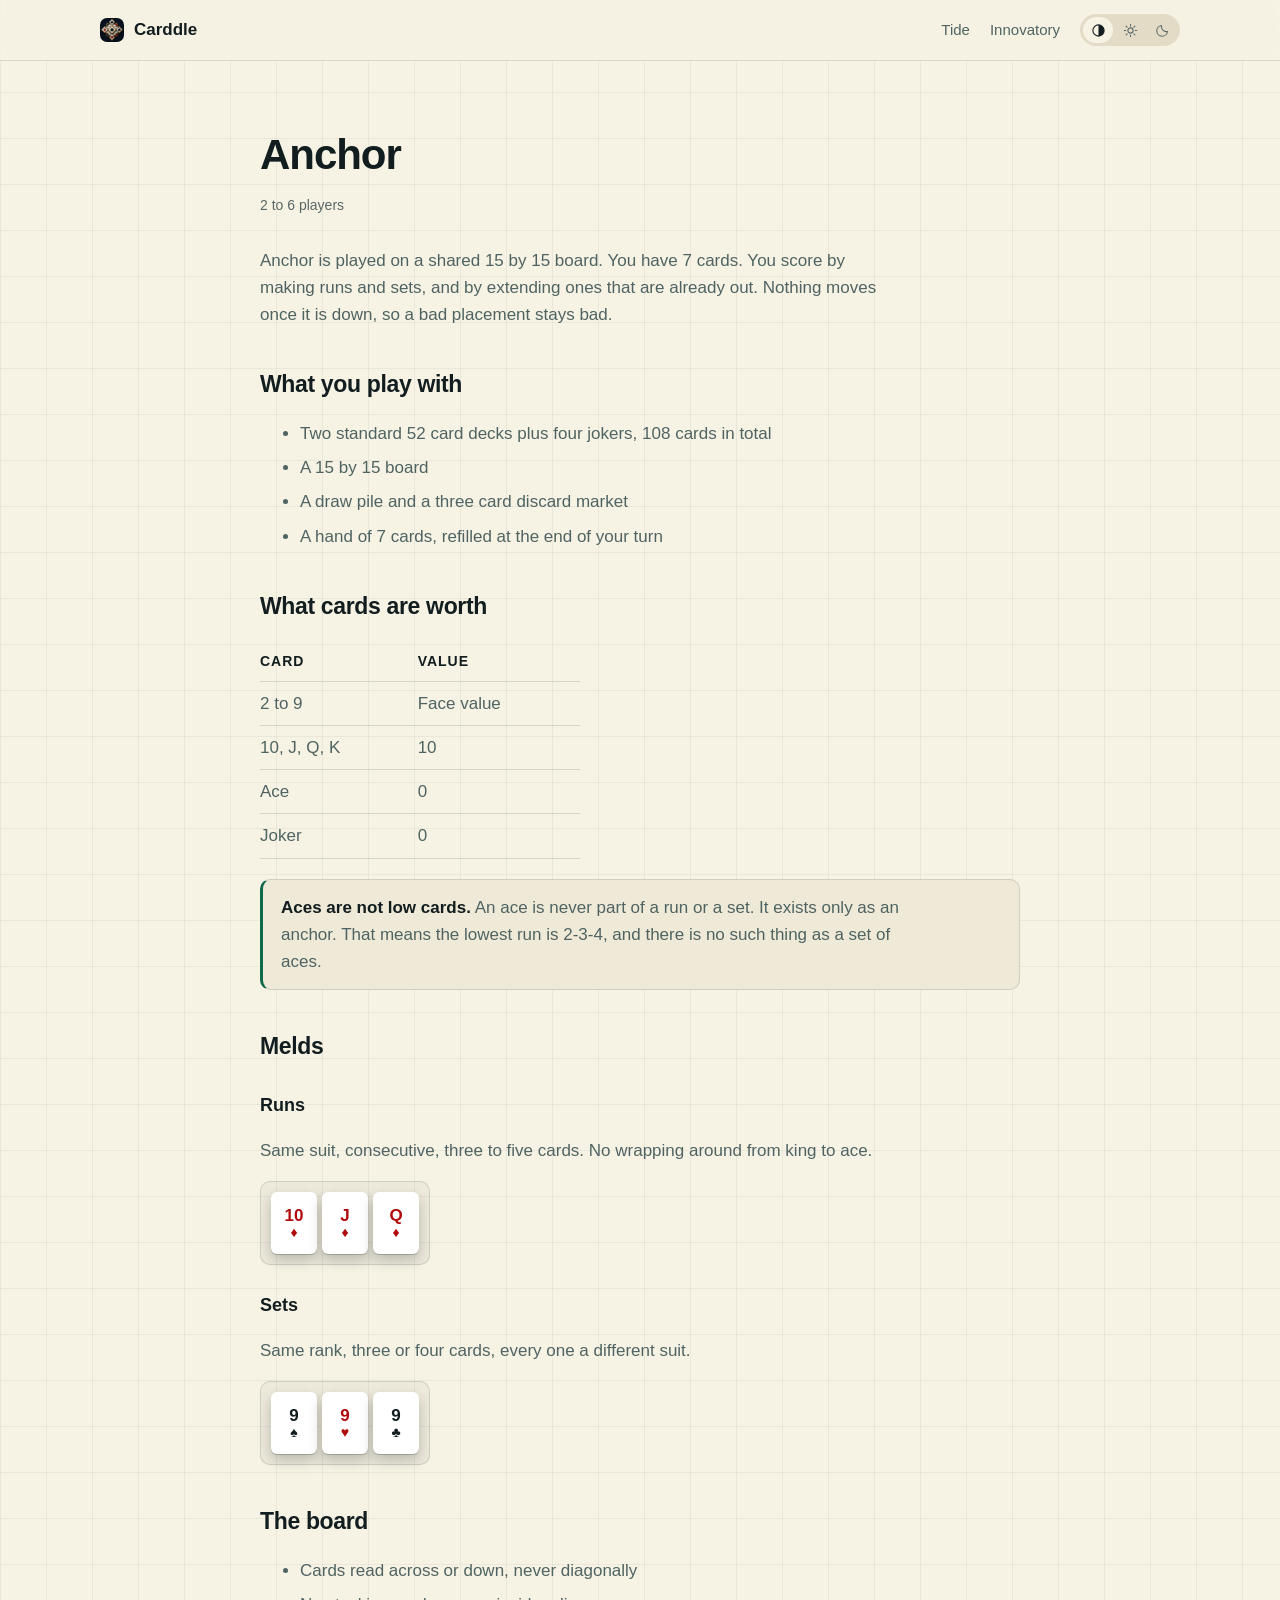
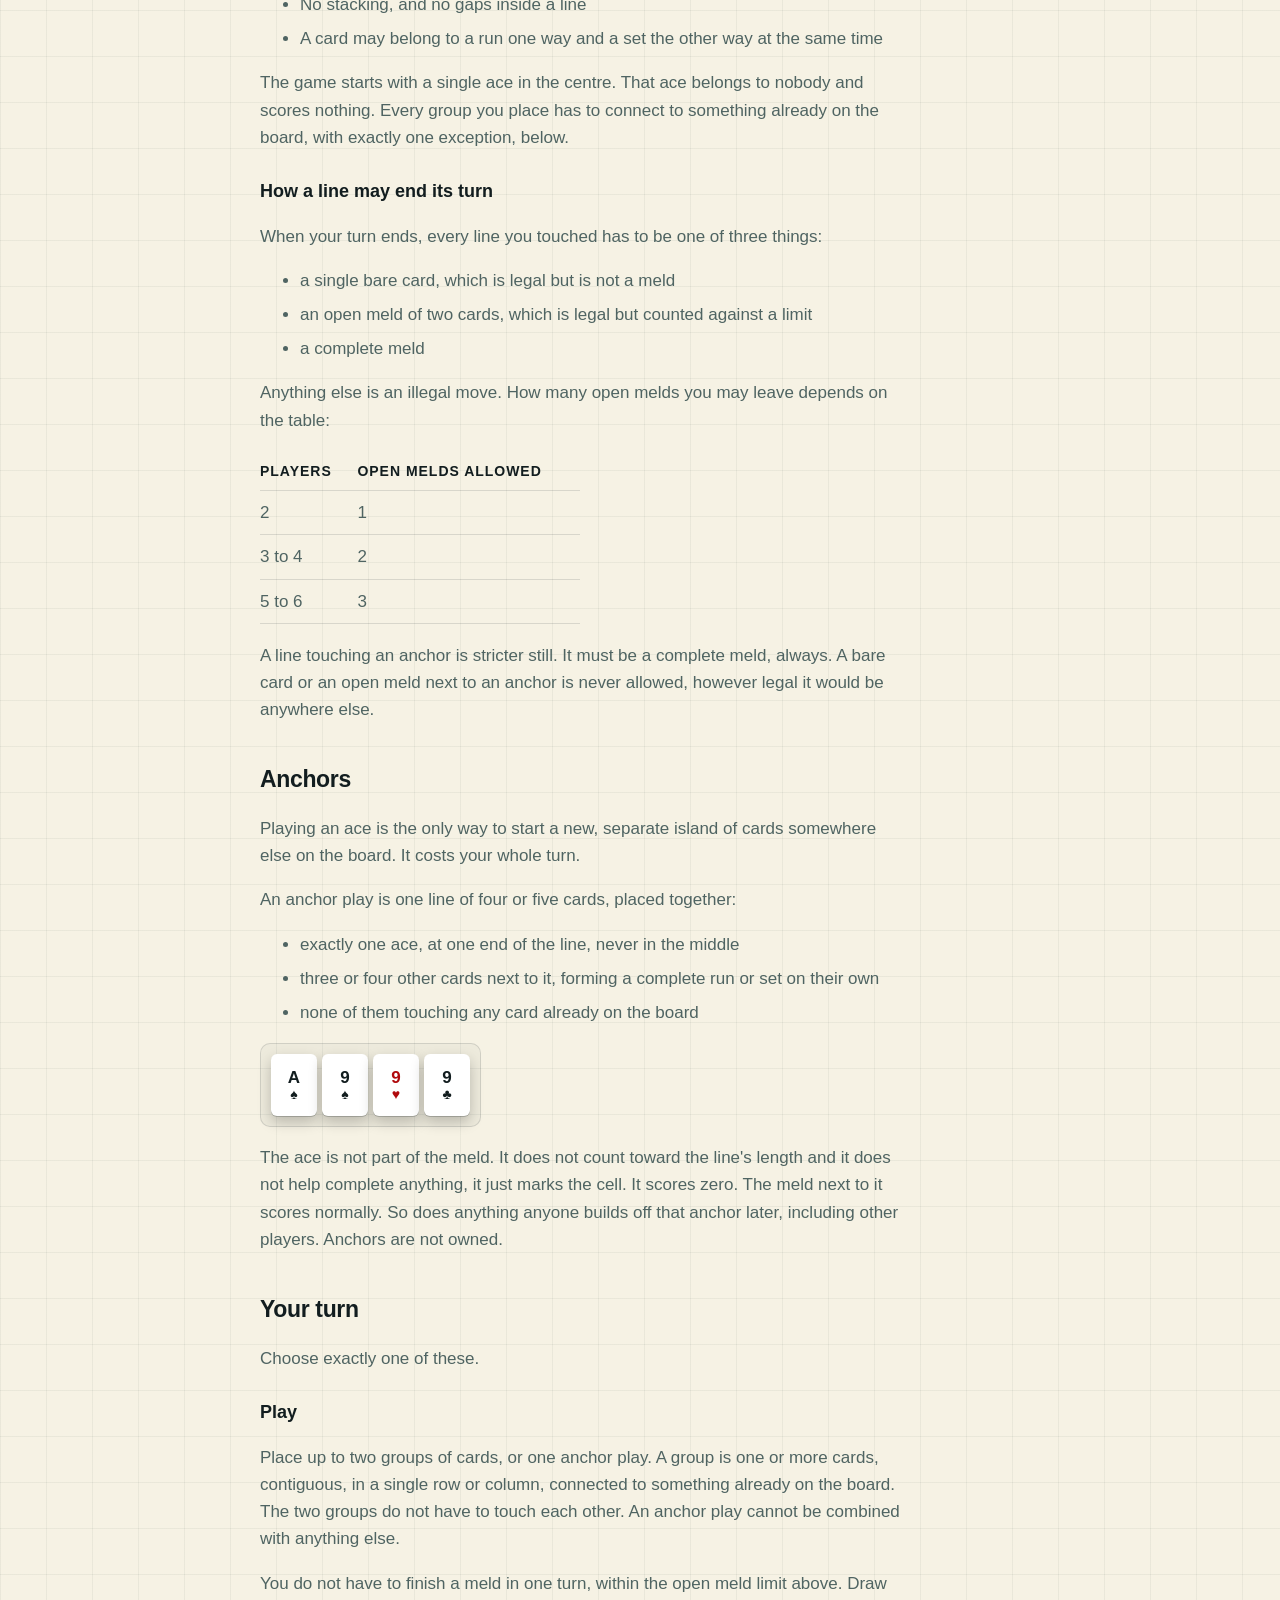
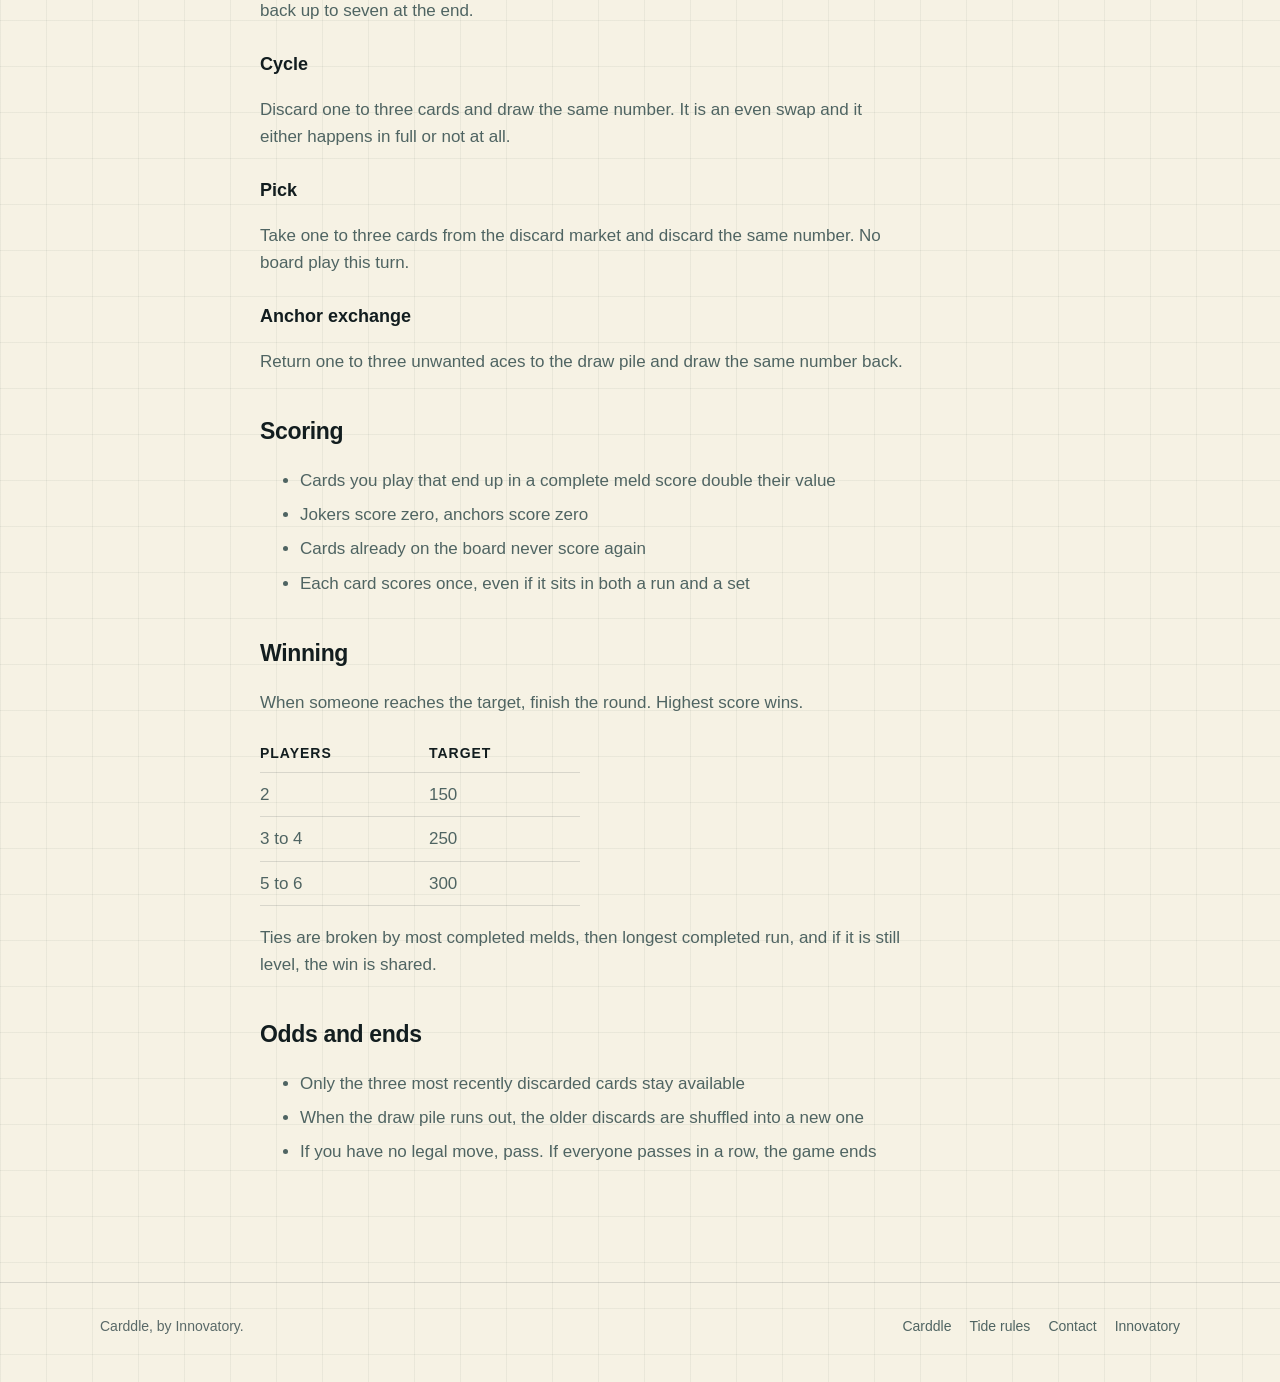
==== anchor/index.html @ f23b247f "Plainer copy, real logo, pricing, privacy and support Every heading was an epigram and every sentenc" ====
<!DOCTYPE html>
<html lang="en">
<head>
  <meta charset="UTF-8" />
  <meta name="viewport" content="width=device-width, initial-scale=1.0" />
  <title>Anchor rules</title>
  <meta name="description" content="How to play Anchor: runs and sets on a 15 by 15 board, where aces are anchors rather than low cards and nothing moves once played." />
  <link rel="canonical" href="https://carddle.net/anchor/" />
  <link rel="icon" href="../assets/logo-128.png" type="image/png" />
  <link rel="stylesheet" href="../carddle.css" />
  <meta name="theme-color" content="#121d1f" />
  <script src="../theme.js"></script>
</head>
<body>
  <a class="skip" href="#main">Skip to content</a>

  <nav class="nav">
    <div class="wrap nav-inner">
      <a class="nav-home" href="../">
        <img src="../assets/logo-64.png" alt="" width="24" height="24" />
        <span class="nav-word">Carddle</span>
      </a>
      <div class="nav-links">
        <a href="../tide/">Tide</a>
        <a href="https://innovatory.xyz/" class="optional">Innovatory</a>
        <span class="theme-mount" data-theme-mount></span>
      </div>
    </div>
  </nav>

  <main id="main" class="doc">
    <div class="wrap narrow">
      <h1>Anchor</h1>
      <p class="updated">2 to 6 players</p>

      <p>
        Anchor is played on a shared 15 by 15 board. You have 7 cards. You score by making
        runs and sets, and by extending ones that are already out. Nothing moves once it is
        down, so a bad placement stays bad.
      </p>

      <h2>What you play with</h2>
      <ul>
        <li>Two standard 52 card decks plus four jokers, 108 cards in total</li>
        <li>A 15 by 15 board</li>
        <li>A draw pile and a three card discard market</li>
        <li>A hand of 7 cards, refilled at the end of your turn</li>
      </ul>

      <h2>What cards are worth</h2>
      <div class="table-wrap">
        <table>
          <thead><tr><th>Card</th><th>Value</th></tr></thead>
          <tbody>
            <tr><td>2 to 9</td><td>Face value</td></tr>
            <tr><td>10, J, Q, K</td><td>10</td></tr>
            <tr><td>Ace</td><td>0</td></tr>
            <tr><td>Joker</td><td>0</td></tr>
          </tbody>
        </table>
      </div>

      <div class="note">
        <p>
          <strong>Aces are not low cards.</strong> An ace is never part of a run or a set.
          It exists only as an anchor. That means the lowest run is 2-3-4, and there is no
          such thing as a set of aces.
        </p>
      </div>

      <h2>Melds</h2>

      <h3>Runs</h3>
      <p>Same suit, consecutive, three to five cards. No wrapping around from king to ace.</p>
      <div class="meld" aria-hidden="true">
        <span class="card red"><span class="r">10</span><span class="s">&diams;</span></span>
        <span class="card red"><span class="r">J</span><span class="s">&diams;</span></span>
        <span class="card red"><span class="r">Q</span><span class="s">&diams;</span></span>
      </div>

      <h3>Sets</h3>
      <p>Same rank, three or four cards, every one a different suit.</p>
      <div class="meld" aria-hidden="true">
        <span class="card"><span class="r">9</span><span class="s">&spades;</span></span>
        <span class="card red"><span class="r">9</span><span class="s">&hearts;</span></span>
        <span class="card"><span class="r">9</span><span class="s">&clubs;</span></span>
      </div>

      <h2>The board</h2>
      <ul>
        <li>Cards read across or down, never diagonally</li>
        <li>No stacking, and no gaps inside a line</li>
        <li>A card may belong to a run one way and a set the other way at the same time</li>
      </ul>

      <p>
        The game starts with a single ace in the centre. That ace belongs to nobody and
        scores nothing. Every group you place has to connect to something already on the
        board, with exactly one exception, below.
      </p>

      <h3>How a line may end its turn</h3>
      <p>When your turn ends, every line you touched has to be one of three things:</p>
      <ul>
        <li>a single bare card, which is legal but is not a meld</li>
        <li>an open meld of two cards, which is legal but counted against a limit</li>
        <li>a complete meld</li>
      </ul>
      <p>Anything else is an illegal move. How many open melds you may leave depends on the table:</p>
      <div class="table-wrap">
        <table>
          <thead><tr><th>Players</th><th>Open melds allowed</th></tr></thead>
          <tbody>
            <tr><td>2</td><td>1</td></tr>
            <tr><td>3 to 4</td><td>2</td></tr>
            <tr><td>5 to 6</td><td>3</td></tr>
          </tbody>
        </table>
      </div>
      <p>
        A line touching an anchor is stricter still. It must be a complete meld, always. A
        bare card or an open meld next to an anchor is never allowed, however legal it
        would be anywhere else.
      </p>

      <h2>Anchors</h2>
      <p>
        Playing an ace is the only way to start a new, separate island of cards somewhere
        else on the board. It costs your whole turn.
      </p>
      <p>An anchor play is one line of four or five cards, placed together:</p>
      <ul>
        <li>exactly one ace, at one end of the line, never in the middle</li>
        <li>three or four other cards next to it, forming a complete run or set on their own</li>
        <li>none of them touching any card already on the board</li>
      </ul>
      <div class="meld" aria-hidden="true">
        <span class="card"><span class="r">A</span><span class="s">&spades;</span></span>
        <span class="card"><span class="r">9</span><span class="s">&spades;</span></span>
        <span class="card red"><span class="r">9</span><span class="s">&hearts;</span></span>
        <span class="card"><span class="r">9</span><span class="s">&clubs;</span></span>
      </div>
      <p>
        The ace is not part of the meld. It does not count toward the line's length and it
        does not help complete anything, it just marks the cell. It scores zero. The meld
        next to it scores normally. So does anything anyone builds off that anchor later,
        including other players. Anchors are not owned.
      </p>

      <h2>Your turn</h2>
      <p>Choose exactly one of these.</p>

      <h3>Play</h3>
      <p>
        Place up to two groups of cards, or one anchor play. A group is one or more cards,
        contiguous, in a single row or column, connected to something already on the board.
        The two groups do not have to touch each other. An anchor play cannot be combined
        with anything else.
      </p>
      <p>
        You do not have to finish a meld in one turn, within the open meld limit above.
        Draw back up to seven at the end.
      </p>

      <h3>Cycle</h3>
      <p>
        Discard one to three cards and draw the same number. It is an even swap and it
        either happens in full or not at all.
      </p>

      <h3>Pick</h3>
      <p>
        Take one to three cards from the discard market and discard the same number. No
        board play this turn.
      </p>

      <h3>Anchor exchange</h3>
      <p>
        Return one to three unwanted aces to the draw pile and draw the same number back.
      </p>

      <h2>Scoring</h2>
      <ul>
        <li>Cards you play that end up in a complete meld score double their value</li>
        <li>Jokers score zero, anchors score zero</li>
        <li>Cards already on the board never score again</li>
        <li>Each card scores once, even if it sits in both a run and a set</li>
      </ul>

      <h2>Winning</h2>
      <p>When someone reaches the target, finish the round. Highest score wins.</p>
      <div class="table-wrap">
        <table>
          <thead><tr><th>Players</th><th>Target</th></tr></thead>
          <tbody>
            <tr><td>2</td><td>150</td></tr>
            <tr><td>3 to 4</td><td>250</td></tr>
            <tr><td>5 to 6</td><td>300</td></tr>
          </tbody>
        </table>
      </div>
      <p>
        Ties are broken by most completed melds, then longest completed run, and if it is
        still level, the win is shared.
      </p>

      <h2>Odds and ends</h2>
      <ul>
        <li>Only the three most recently discarded cards stay available</li>
        <li>When the draw pile runs out, the older discards are shuffled into a new one</li>
        <li>If you have no legal move, pass. If everyone passes in a row, the game ends</li>
      </ul>
    </div>
  </main>

  <footer class="footer">
    <div class="wrap footer-inner">
      <p>Carddle, by Innovatory.</p>
      <div class="footer-links">
        <a href="../">Carddle</a>
        <a href="../tide/">Tide rules</a>
        <a href="mailto:hello@innovatory.xyz">Contact</a>
        <a href="https://innovatory.xyz/">Innovatory</a>
      </div>
    </div>
  </footer>
</body>
</html>
---- carddle.css ----
/* Carddle site styles.

   The palette is sampled from the app rather than invented: the board is
   #121d1f, cards are #f6f2e4, the primary action is #127a57 and the suits are
   #c90a0d. The light theme reuses the card colour as the page, so the site
   reads as the same object as the game rather than a site about it. */

:root {
  color-scheme: dark;

  --bg:        #121d1f;
  --panel:     #1d2c2e;
  --panel-2:   #2a3d40;
  --line:      rgba(255, 255, 255, 0.09);
  --grid:      rgba(255, 255, 255, 0.035);

  --text:      #eef2f1;
  --muted:     #a3b6b4;
  --faint:     #8ca09e;   /* clears 4.5:1 on the panels, not just the board */

  --card:      #f6f2e4;
  --card-ink:  #121d1f;
  --card-edge: rgba(0, 0, 0, 0.35);

  --green:     #127a57;   /* the app's button green, used as a fill */
  --green-hi:  #17936a;
  --on-green:  #ffffff;
  /* #127a57 is only 3.23:1 on the board, so text set in green uses a lighter
     tint of the same hue at 5.05:1. Fills are unaffected: white on #127a57 is
     5.32:1 and passes. */
  --green-text: #179e71;
  --red:       #c90a0d;
  --lilac:     #ddd4f8;

  --wash:      rgba(255, 255, 255, 0.035);
  --btn-edge:  rgba(255, 255, 255, 0.28);
  --measure:   68ch;
  --radius:    14px;
}

:root[data-theme="light"] {
  color-scheme: light;

  --bg:        #f6f2e4;
  --panel:     #efe9d7;
  --panel-2:   #e3dbc6;
  --line:      rgba(18, 29, 31, 0.13);
  --grid:      rgba(18, 29, 31, 0.05);

  --text:      #121d1f;
  --muted:     #4f6462;
  --faint:     #596968;   /* 3.68:1 on cream was too low; this is 5.14:1 */

  --card:      #ffffff;
  --card-ink:  #121d1f;
  --card-edge: rgba(18, 29, 31, 0.22);

  --green:     #0f6a4b;
  --green-hi:  #0c5a40;
  --on-green:  #ffffff;
  --green-text: #0c5a40;
  --red:       #b00a0d;
  --lilac:     #6b4fbe;

  --wash:      rgba(18, 29, 31, 0.035);
  --btn-edge:  rgba(18, 29, 31, 0.32);
}

* { box-sizing: border-box; }

html { -webkit-text-size-adjust: 100%; }

body {
  margin: 0;
  background: var(--bg);
  color: var(--text);
  font: 400 17px/1.6 ui-sans-serif, -apple-system, BlinkMacSystemFont, "Segoe UI",
        Roboto, Helvetica, Arial, sans-serif;
  -webkit-font-smoothing: antialiased;
  /* The board's grid, at a fraction of its strength in the app. */
  background-image:
    linear-gradient(var(--grid) 1px, transparent 1px),
    linear-gradient(90deg, var(--grid) 1px, transparent 1px);
  background-size: 46px 46px, 46px 46px;
}

.wrap { width: min(1080px, calc(100% - 44px)); margin-inline: auto; }
.narrow { width: min(760px, calc(100% - 44px)); }

.skip {
  position: absolute; left: -9999px;
  background: var(--card); color: var(--card-ink);
  padding: 10px 16px; border-radius: 8px;
}
.skip:focus { left: 16px; top: 16px; z-index: 10; }

/* ---------------------------------------------------------------------- nav */

.nav {
  position: sticky; top: 0; z-index: 5;
  background: color-mix(in srgb, var(--bg) 82%, transparent);
  backdrop-filter: saturate(160%) blur(12px);
  border-bottom: 1px solid var(--line);
}
.nav-inner { display: flex; align-items: center; gap: 16px; height: 60px; }
.nav-home { display: inline-flex; align-items: center; gap: 10px; text-decoration: none; color: var(--text); font-weight: 650; }
.nav-home img { border-radius: 7px; }
.nav-links { margin-left: auto; display: flex; align-items: center; gap: 20px; }
.nav-links a { color: var(--muted); text-decoration: none; font-size: 15px; }
.nav-links a:hover { color: var(--text); }

/* ------------------------------------------------------------------- cards */
/* Real card elements rather than images, so they stay crisp and theme with
   the rest of the page. */

.card {
  display: inline-flex;
  flex-direction: column;
  align-items: center;
  justify-content: center;
  width: 46px; height: 62px;
  background: var(--card);
  color: var(--card-ink);
  border-radius: 6px;
  box-shadow: 0 1px 0 var(--card-edge), 0 6px 14px rgba(0,0,0,0.22);
  font-weight: 650;
  line-height: 1.05;
  user-select: none;
}
.card .r { font-size: 17px; }
.card .s { font-size: 14px; }
.card.red { color: var(--red); }
.card.pick { outline: 3px solid var(--lilac); outline-offset: 2px; }
.card.small { width: 34px; height: 46px; border-radius: 5px; }
.card.small .r { font-size: 13px; }
.card.small .s { font-size: 11px; }

.hand { display: flex; gap: 8px; flex-wrap: wrap; }
.meld { display: inline-flex; gap: 5px; padding: 10px; background: var(--wash);
        border: 1px solid var(--line); border-radius: 10px; }

/* -------------------------------------------------------------------- hero */

.hero { padding: clamp(44px, 7vw, 88px) 0 clamp(28px, 4vw, 48px); text-align: center; }
.hero .mark { border-radius: 20px; box-shadow: 0 10px 30px rgba(0,0,0,0.3); }
.hero h1 {
  font-size: clamp(34px, 5.2vw, 58px);
  line-height: 1.04; letter-spacing: -0.03em;
  margin: 20px auto 14px; max-width: 18ch;
}
.hero p.sub { color: var(--muted); font-size: clamp(16px, 1.8vw, 19px);
              max-width: 56ch; margin: 0 auto 26px; }

.btn {
  display: inline-flex; align-items: center; gap: 9px;
  padding: 13px 22px; border-radius: 11px;
  font-weight: 650; font-size: 15px; text-decoration: none;
  border: 1px solid transparent;
}
.btn-primary { background: var(--green); color: var(--on-green); }
.btn-primary:hover { background: var(--green-hi); }
/* --line is deliberately faint for hairlines between sections, which made a
   ghost button almost invisible on cream. Buttons get their own stronger
   border and a slight fill so the shape reads as a control. */
.btn-ghost {
  border-color: var(--btn-edge);
  background: var(--wash);
  color: var(--text);
}
.btn-ghost:hover { background: var(--panel-2); border-color: var(--muted); }
.cta-row { display: flex; gap: 12px; justify-content: center; flex-wrap: wrap; }

/* ----------------------------------------------------------------- sections */

.section { padding: clamp(36px, 5vw, 68px) 0; }
.section h2 { font-size: clamp(24px, 3vw, 34px); letter-spacing: -0.02em; margin: 0 0 8px; }
.kicker { text-transform: uppercase; letter-spacing: 0.12em; font-size: 12px;
          font-weight: 700; color: var(--green-text); margin: 0 0 10px; }
.lede { color: var(--muted); max-width: var(--measure); }

.games { display: grid; gap: 18px; grid-template-columns: repeat(auto-fit, minmax(280px, 1fr)); margin-top: 26px; }
.game {
  background: var(--panel); border: 1px solid var(--line);
  border-radius: var(--radius); padding: 22px; text-decoration: none; color: inherit;
  display: flex; flex-direction: column; gap: 12px;
}
.game:hover { border-color: var(--green); }
.game h3 { margin: 0; font-size: 21px; }
.game p { margin: 0; color: var(--muted); font-size: 15px; }
.game .tag { align-self: flex-start; font-size: 12px; font-weight: 700;
             text-transform: uppercase; letter-spacing: 0.09em;
             padding: 4px 9px; border-radius: 999px;
             background: var(--panel-2); color: var(--faint); }
.game .tag.live { background: var(--green); color: var(--on-green); }
.game .demo { margin-top: 4px; }

/* --------------------------------------------------------------------- doc */

.doc { padding: clamp(32px, 5vw, 60px) 0 60px; }
.doc h1 { font-size: clamp(30px, 4vw, 42px); letter-spacing: -0.025em; margin: 0 0 6px; }
.doc .updated { color: var(--faint); font-size: 14px; margin: 0 0 30px; }
.doc h2 { font-size: 23px; margin: 38px 0 10px; letter-spacing: -0.015em; }
.doc h3 { font-size: 18px; margin: 26px 0 8px; }
.doc p, .doc li { color: var(--muted); max-width: var(--measure); }
.doc li { margin-bottom: 7px; }
.doc strong { color: var(--text); }
.doc code {
  background: var(--wash); border: 1px solid var(--line);
  padding: 1px 5px; border-radius: 5px; font-size: 0.9em;
  font-family: ui-monospace, SFMono-Regular, Menlo, monospace;
}

.table-wrap { overflow-x: auto; margin: 18px 0; }
.doc table { border-collapse: collapse; min-width: 320px; }
.doc th, .doc td { text-align: left; padding: 8px 16px 8px 0; border-bottom: 1px solid var(--line); }
.doc th { color: var(--text); font-size: 14px; text-transform: uppercase; letter-spacing: 0.07em; }
.doc td { color: var(--muted); }

.note {
  background: var(--panel); border: 1px solid var(--line);
  border-left: 3px solid var(--green);
  border-radius: 10px; padding: 14px 18px; margin: 20px 0;
}
.note p { margin: 0; }

/* ------------------------------------------------------------------ footer */

.footer { border-top: 1px solid var(--line); padding: 32px 0 44px; margin-top: 40px; }
.footer-inner { display: flex; gap: 20px; flex-wrap: wrap; align-items: baseline; }
.footer p { margin: 0; color: var(--faint); font-size: 14px; }
.footer-links { margin-left: auto; display: flex; gap: 18px; flex-wrap: wrap; }
.footer-links a { color: var(--muted); text-decoration: none; font-size: 14px; }
.footer-links a:hover { color: var(--text); }

/* ------------------------------------------------------------ theme switch */

.theme-switch { display: inline-flex; gap: 2px; padding: 3px;
                background: var(--panel-2); border-radius: 999px; }
.theme-switch button {
  width: 30px; height: 26px; display: grid; place-items: center;
  border: 0; background: transparent; color: var(--faint);
  border-radius: 999px; cursor: pointer;
}
.theme-switch button[aria-checked="true"] { background: var(--bg); color: var(--text); }
.theme-switch svg { width: 15px; height: 15px; }

@media (max-width: 620px) {
  .nav-links a.optional { display: none; }
  .nav-home .nav-word { display: none; }
  .nav-links { gap: 14px; }
}

.avail { color: var(--muted); font-size: 15px; margin: 22px auto 0; max-width: 48ch; }
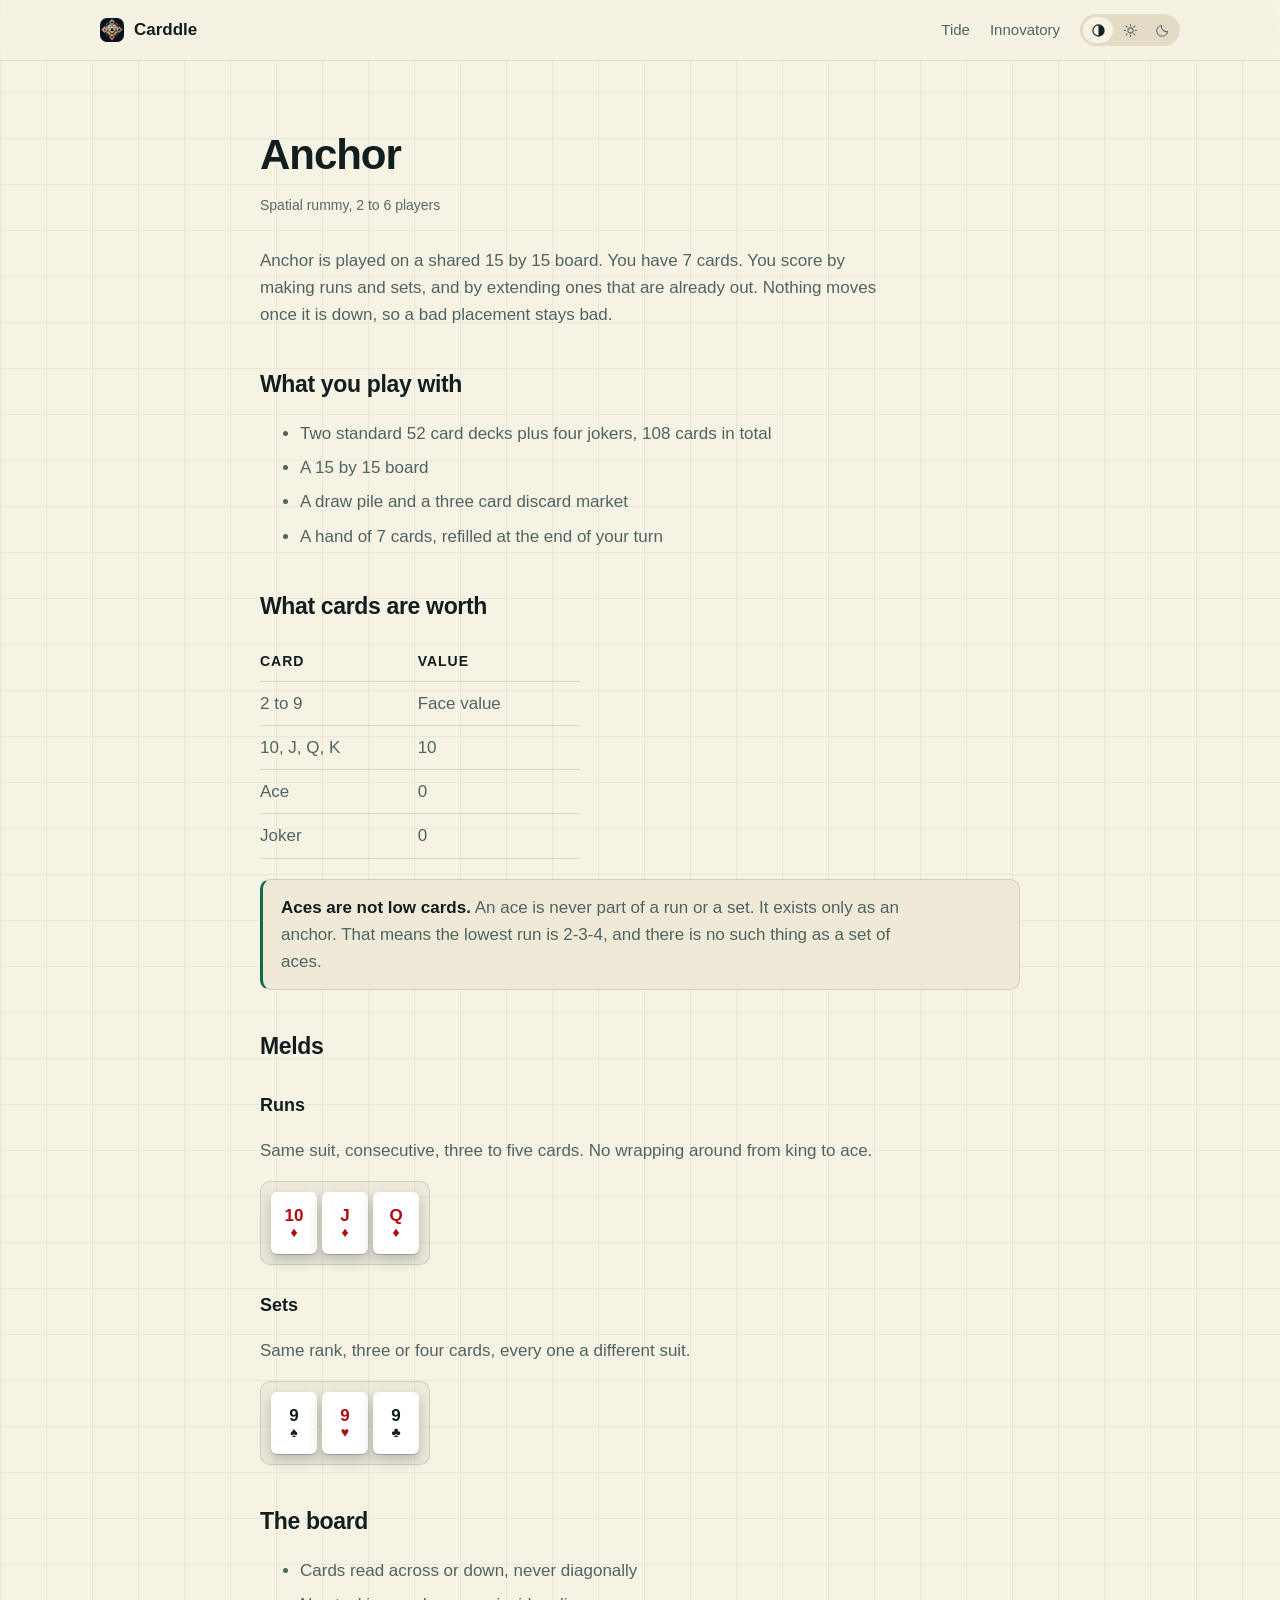
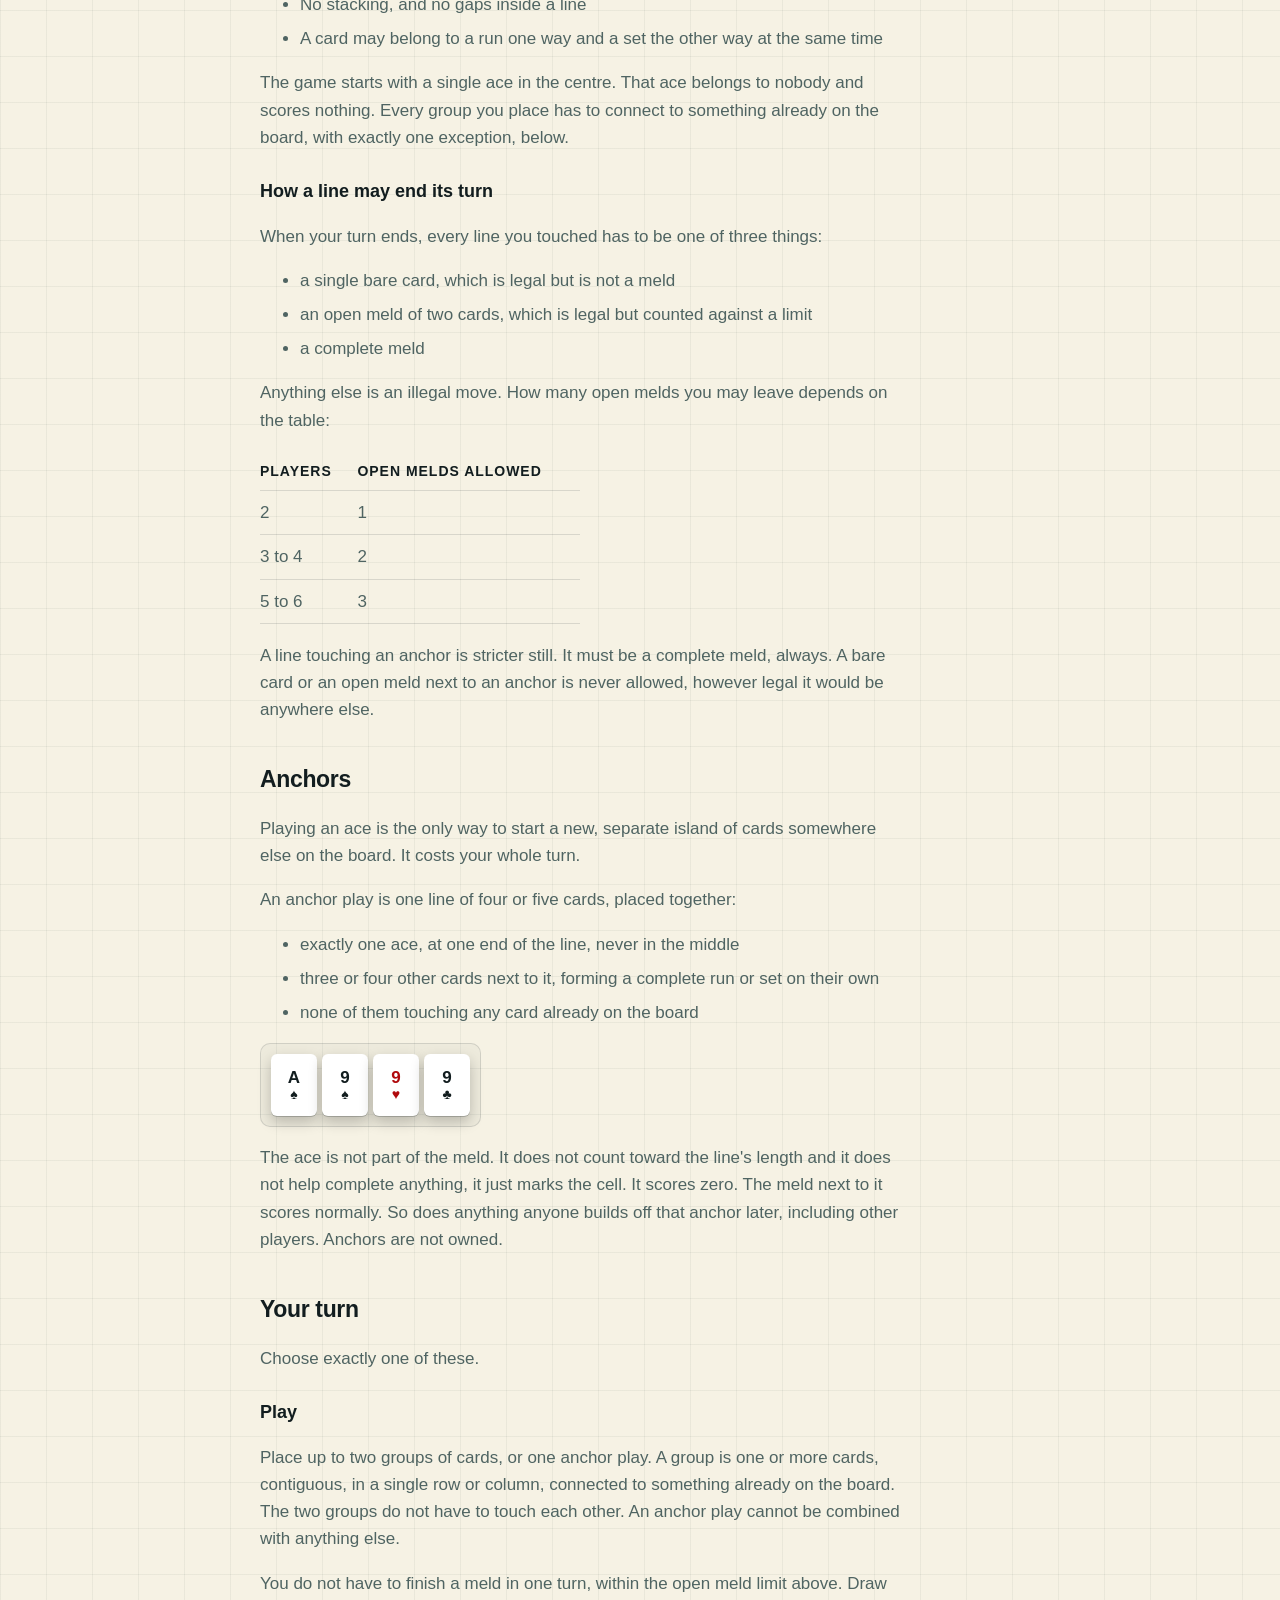
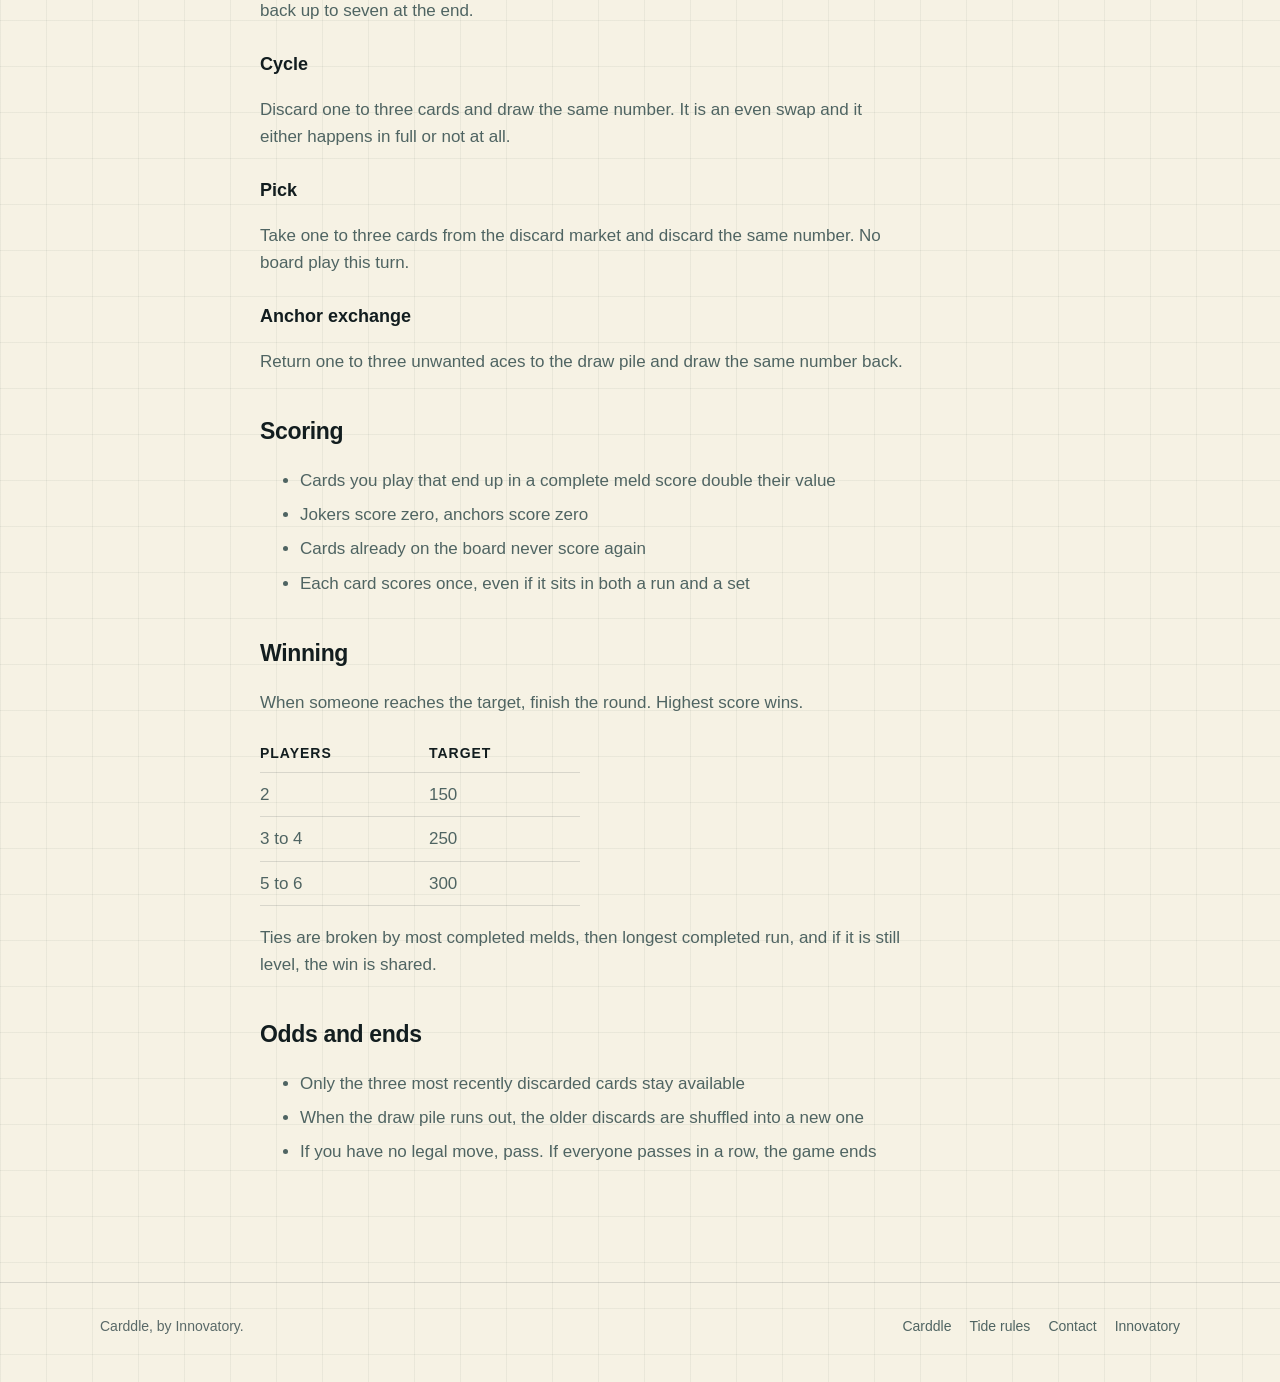
==== commit 08a20ac2: "Call it spatial rummy, drop the trademarks Rummikub is gone from all three places it appeared. Class" ====
--- a/anchor/index.html
+++ b/anchor/index.html
@@ -31,7 +31,7 @@
   <main id="main" class="doc">
     <div class="wrap narrow">
       <h1>Anchor</h1>
-      <p class="updated">2 to 6 players</p>
+      <p class="updated">Spatial rummy, 2 to 6 players</p>
 
       <p>
         Anchor is played on a shared 15 by 15 board. You have 7 cards. You score by making
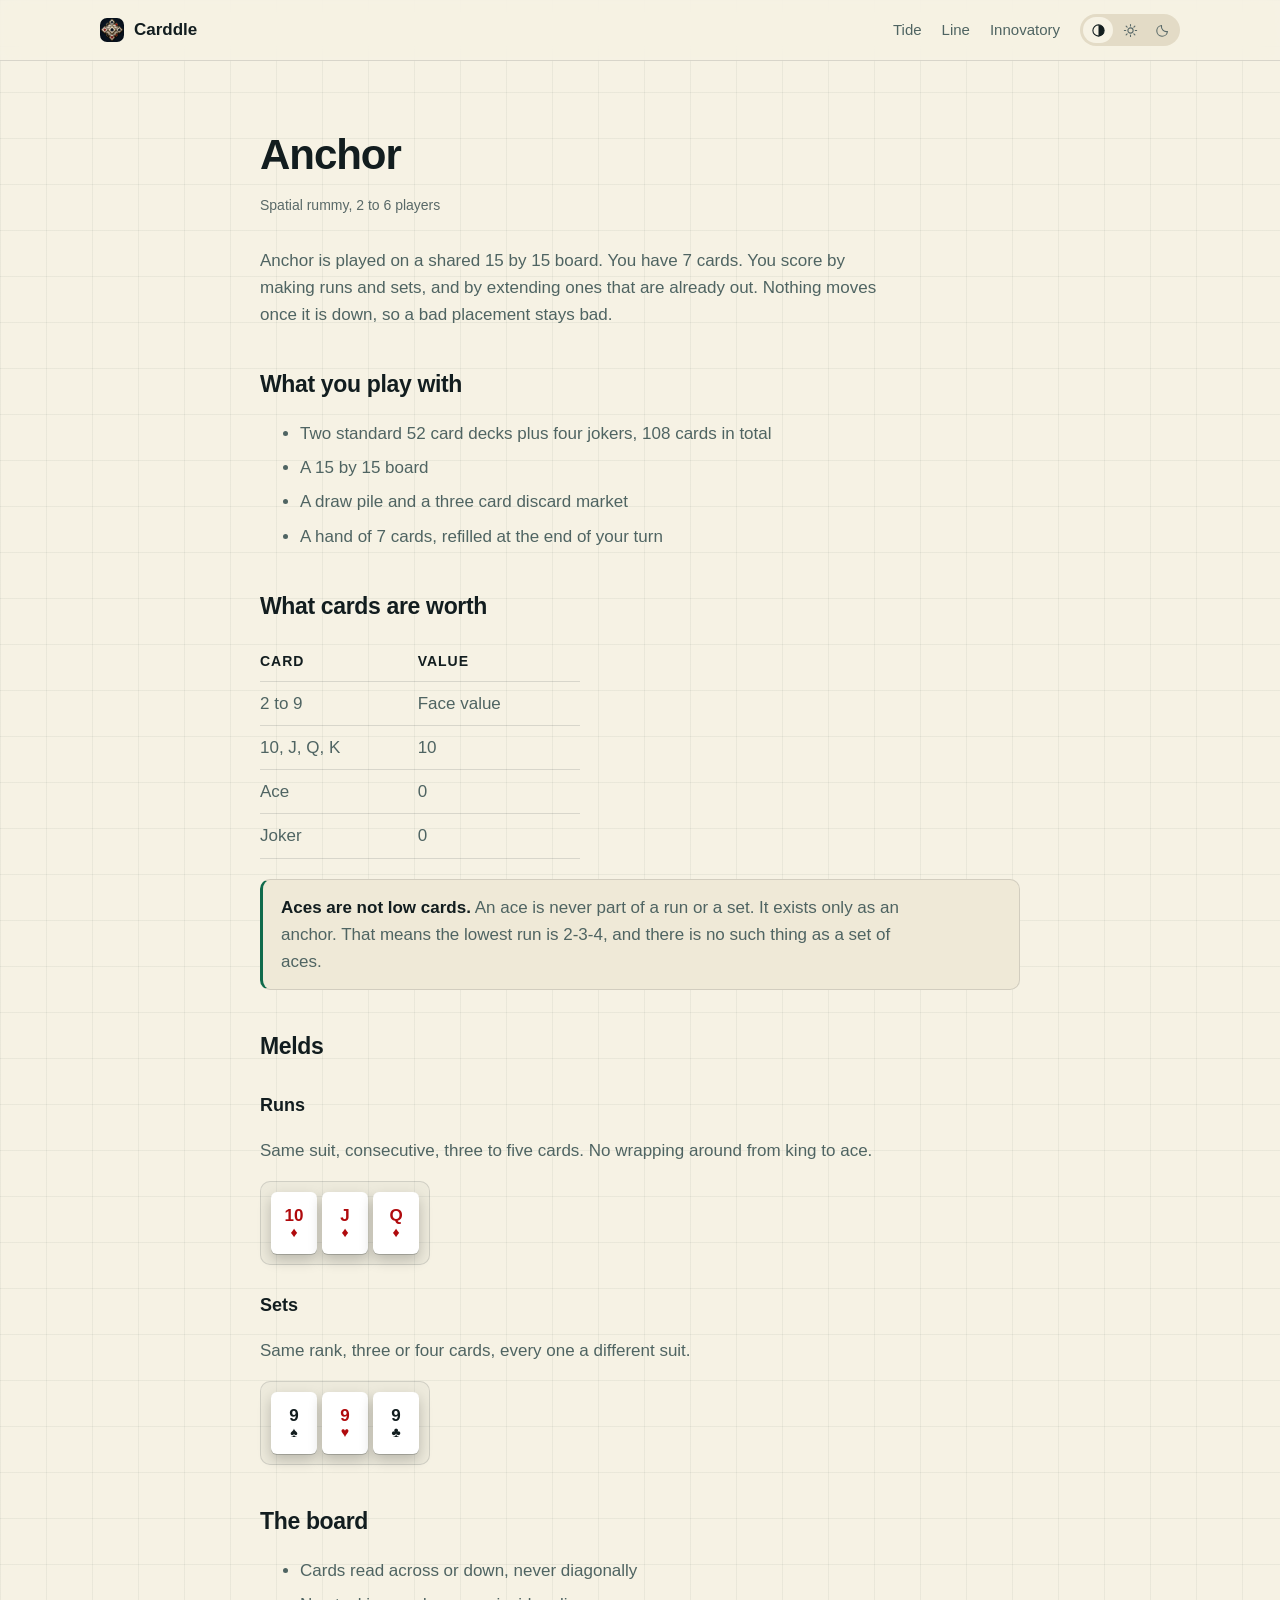
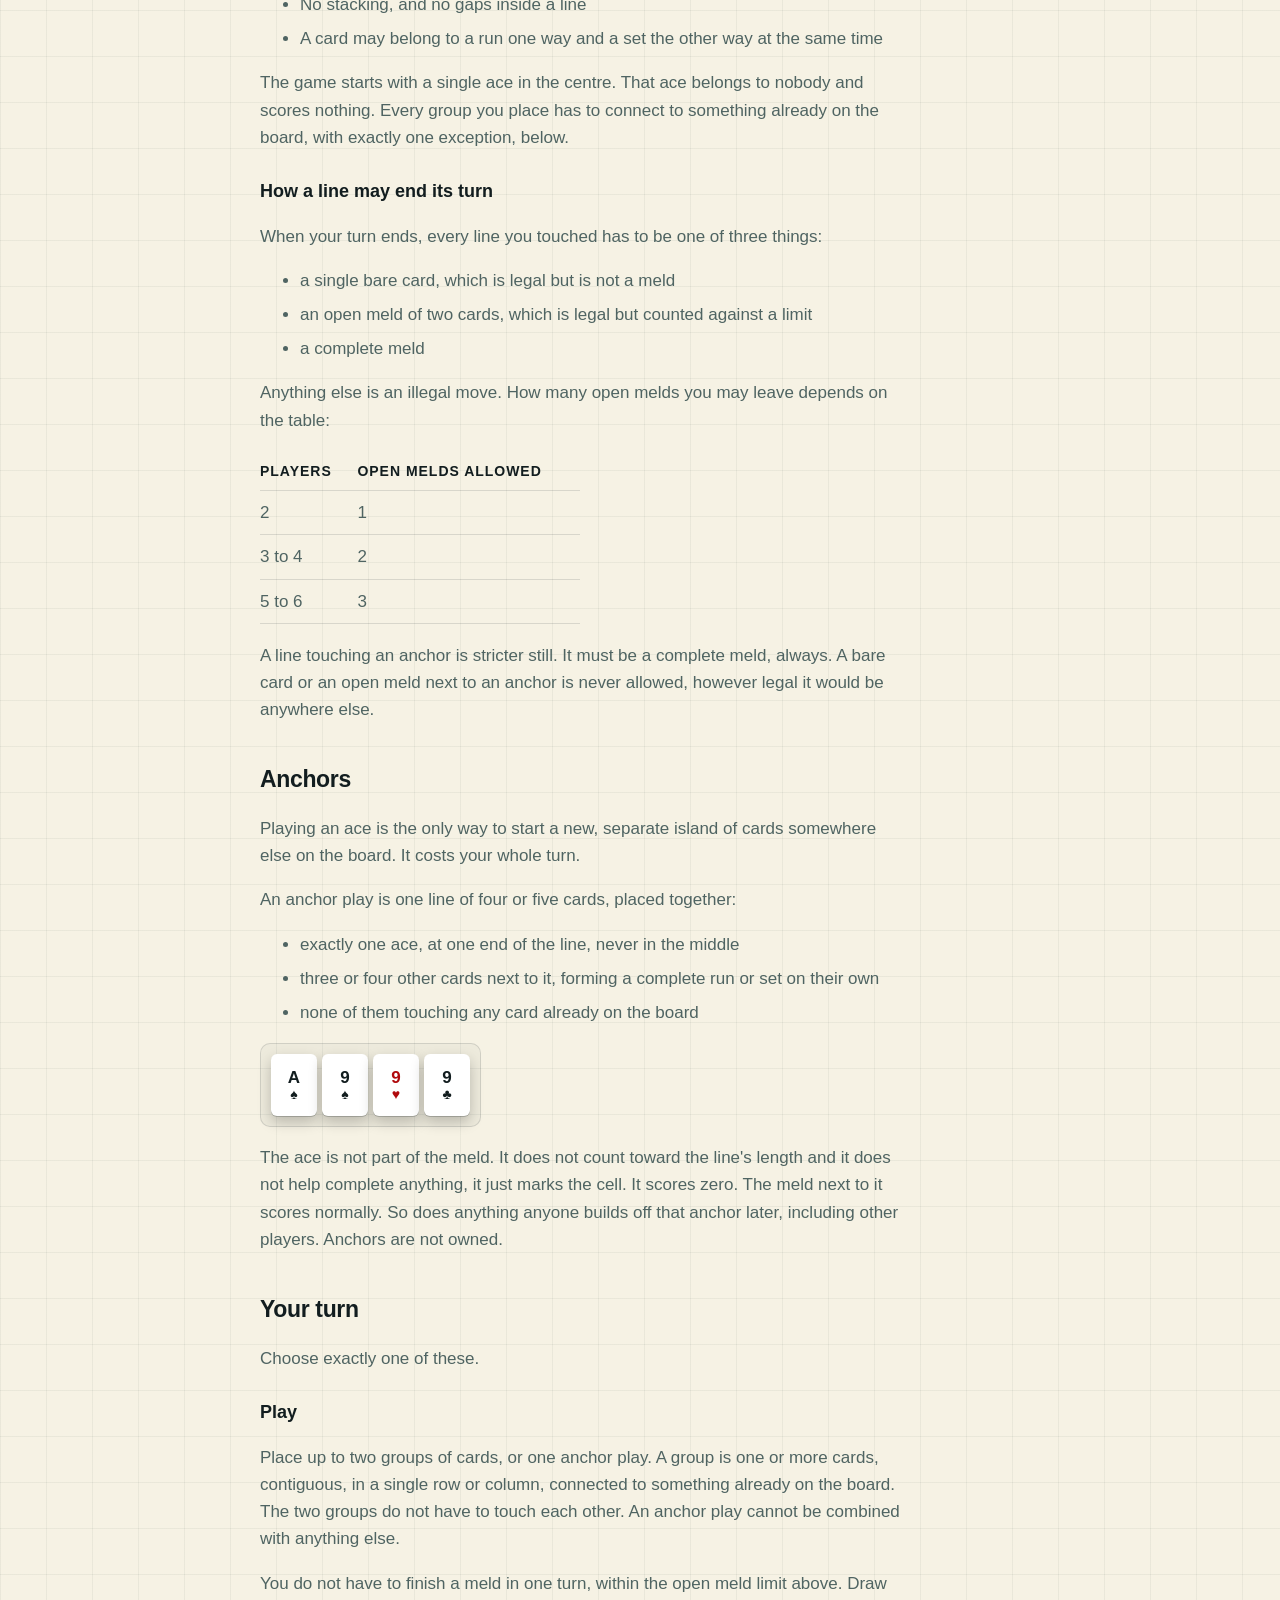
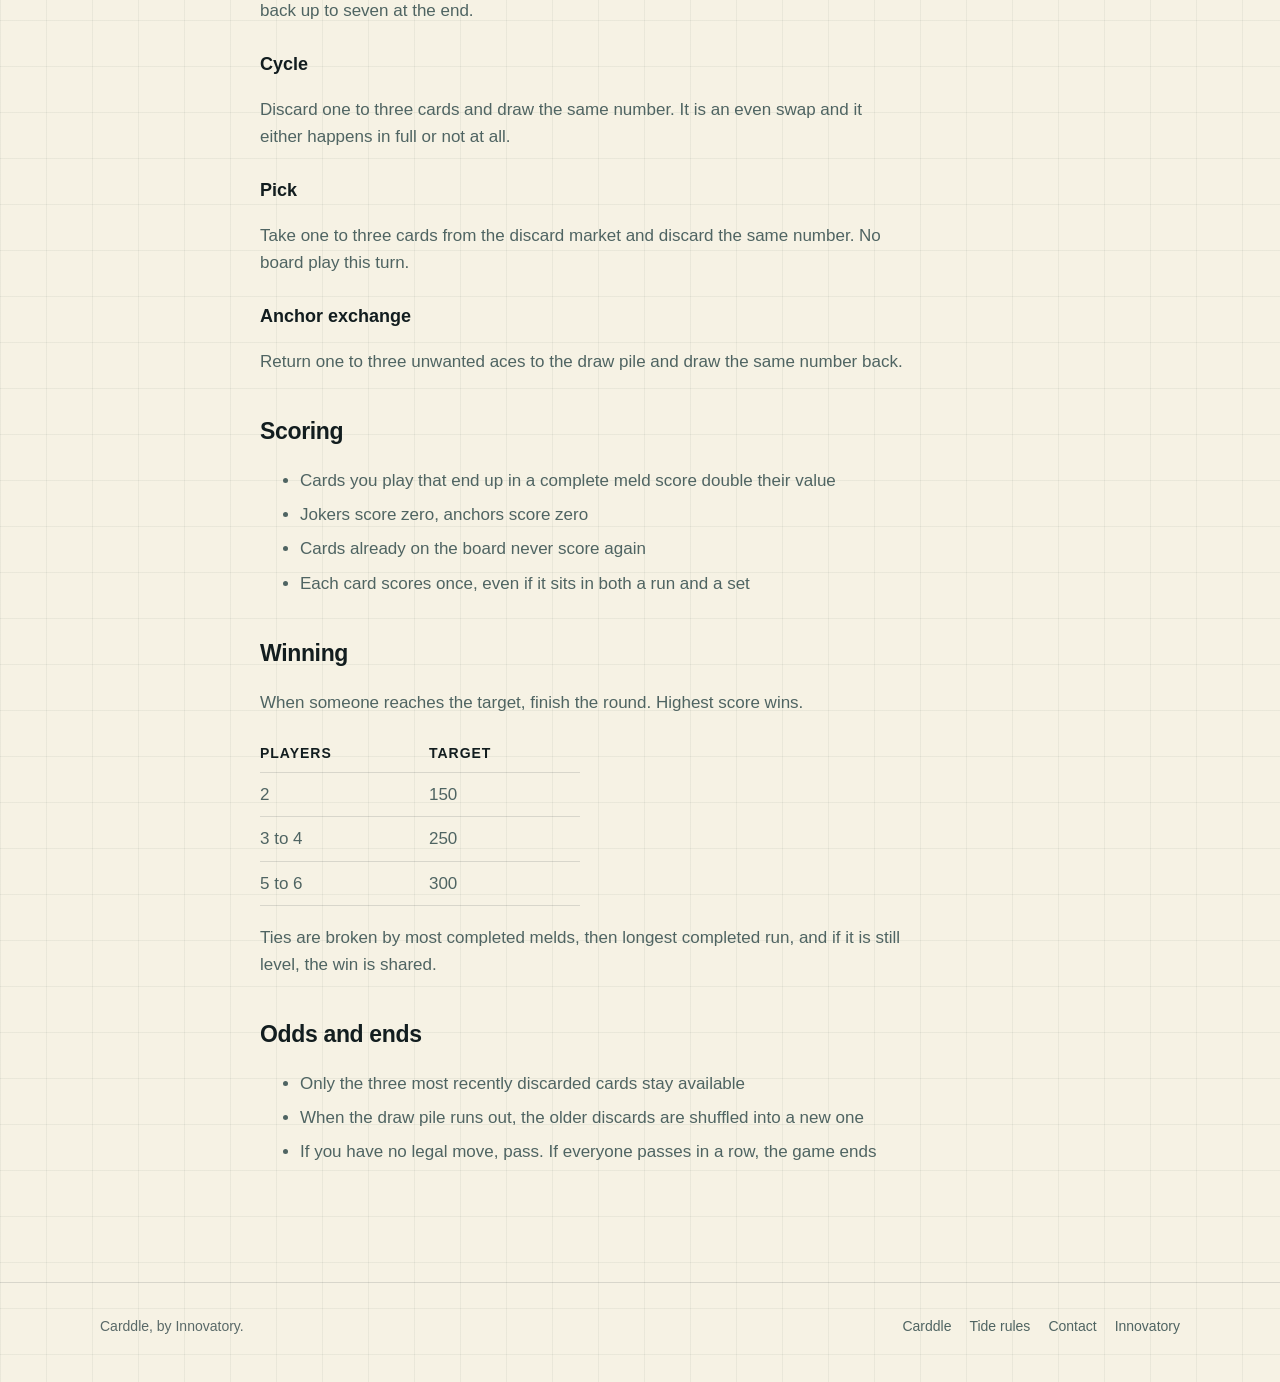
==== commit b1ec8028: "Add the Line rules Written from specs/Carddle-Line-Rules-v1.0.md. Line is now 'in progress' rather t" ====
--- a/anchor/index.html
+++ b/anchor/index.html
@@ -22,6 +22,7 @@
       </a>
       <div class="nav-links">
         <a href="../tide/">Tide</a>
+        <a href="../line/">Line</a>
         <a href="https://innovatory.xyz/" class="optional">Innovatory</a>
         <span class="theme-mount" data-theme-mount></span>
       </div>
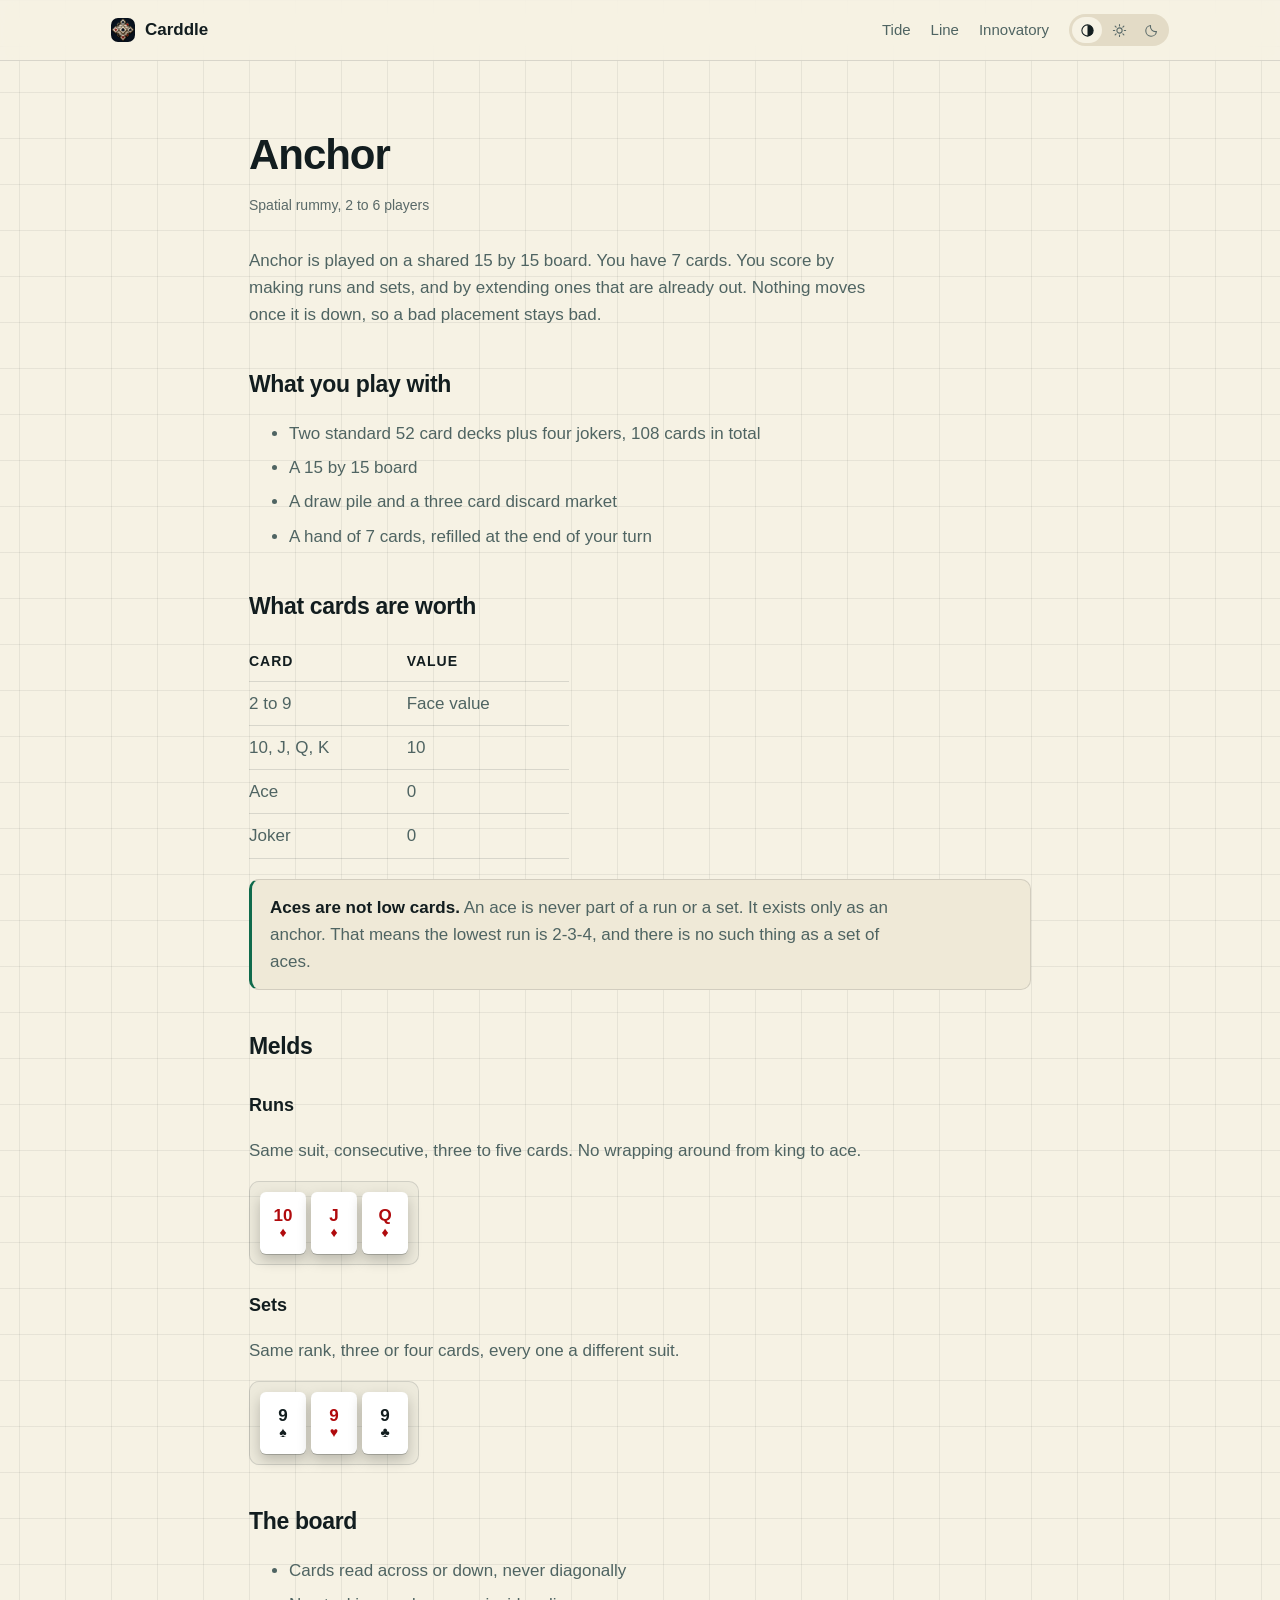
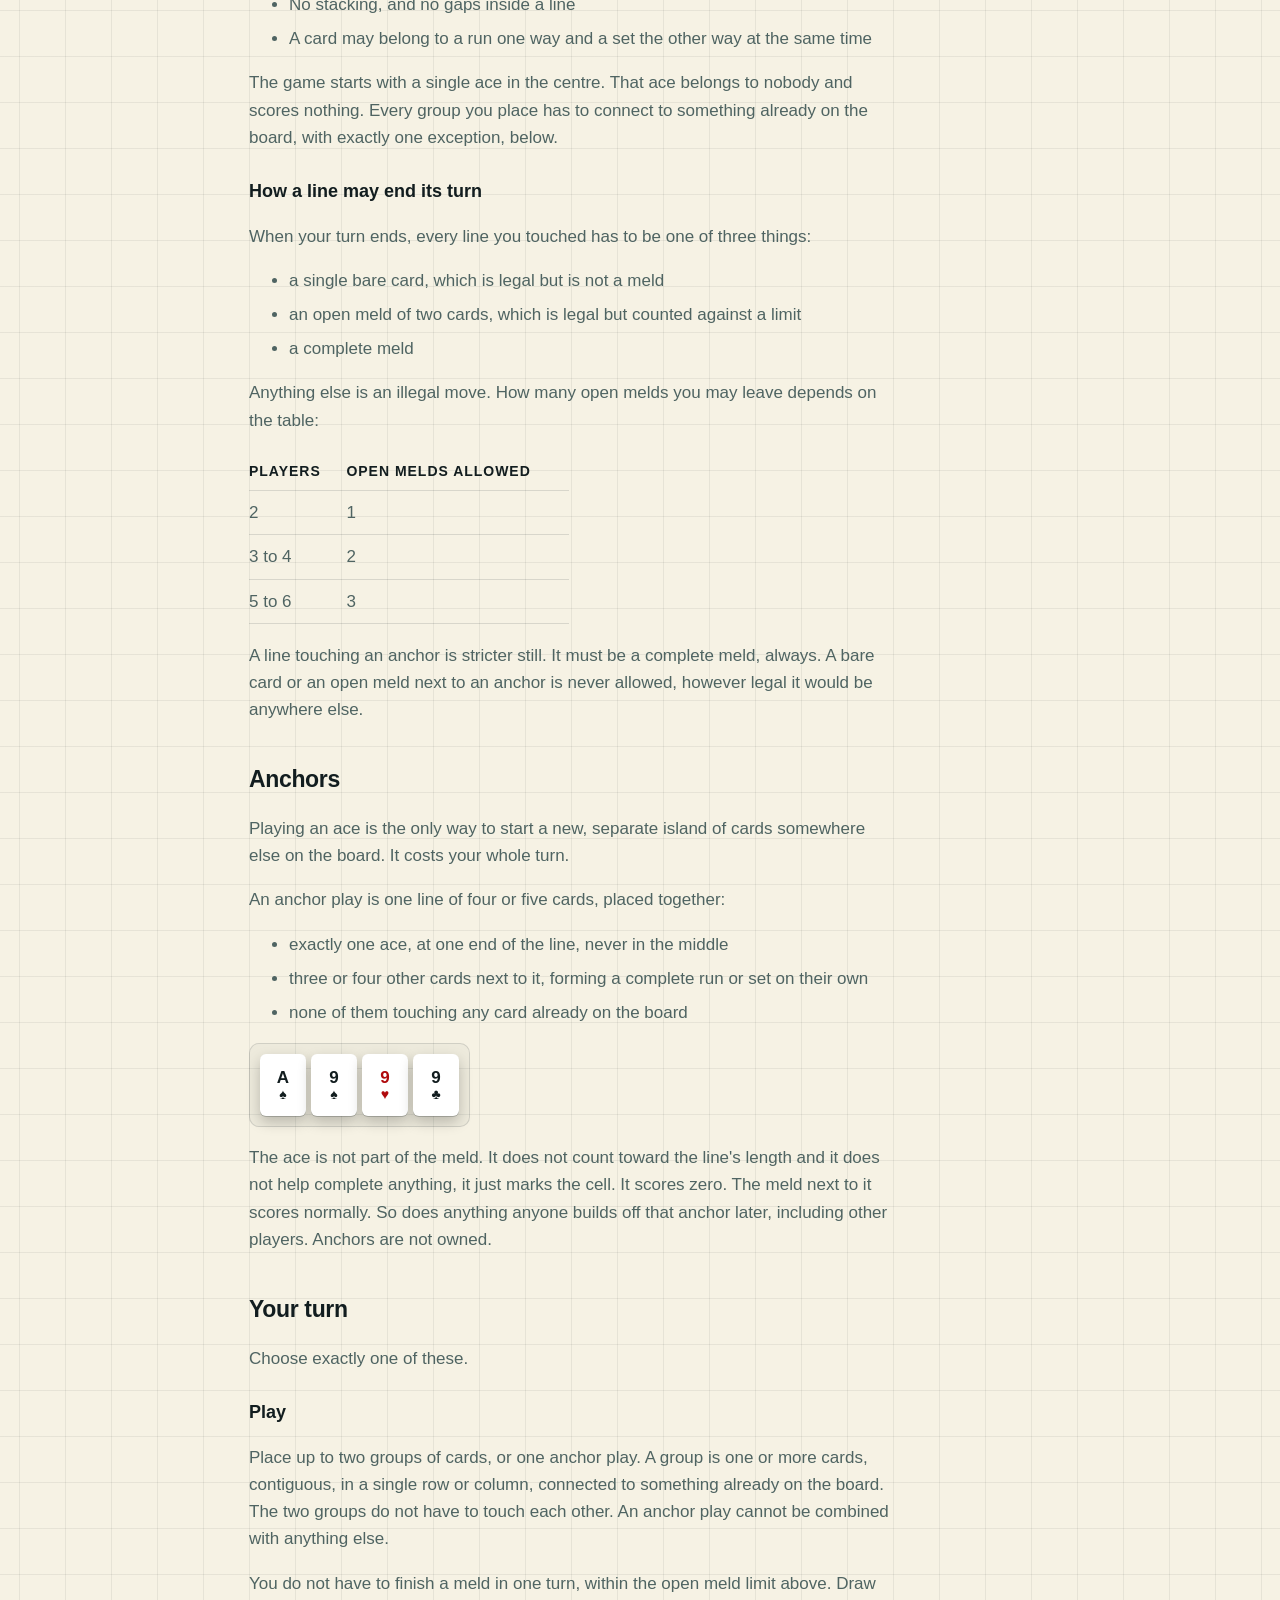
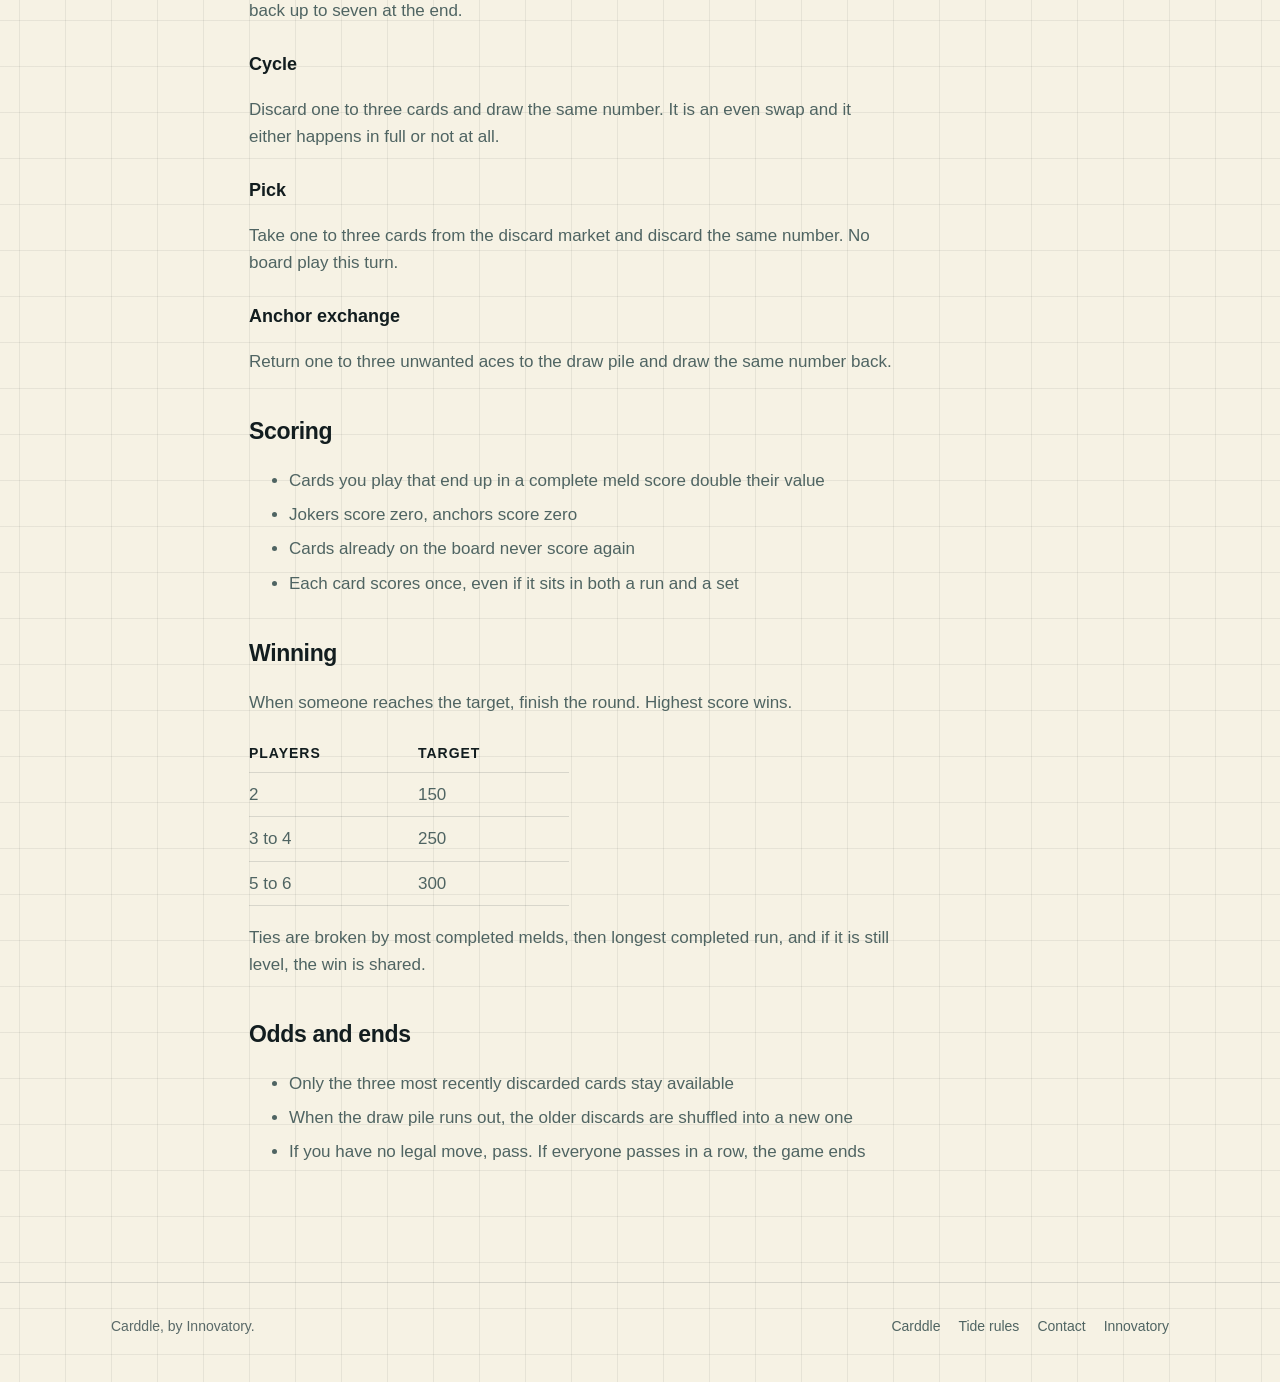
==== commit aca11b63: "Add link preview tags to every page" ====
--- a/anchor/index.html
+++ b/anchor/index.html
@@ -10,6 +10,13 @@
   <link rel="stylesheet" href="../carddle.css" />
   <meta name="theme-color" content="#121d1f" />
   <script src="../theme.js"></script>
+
+  <meta property="og:type" content="website" />
+  <meta property="og:title" content="Anchor rules" />
+  <meta property="og:description" content="How to play Anchor: runs and sets on a 15 by 15 board, where aces are anchors rather than low cards and nothing moves once played." />
+  <meta property="og:url" content="https://carddle.net/anchor/" />
+  <meta property="og:image" content="https://carddle.net/assets/logo-512.png" />
+  <meta name="twitter:card" content="summary_large_image" />
 </head>
 <body>
   <a class="skip" href="#main">Skip to content</a>
@@ -220,7 +227,7 @@
       <div class="footer-links">
         <a href="../">Carddle</a>
         <a href="../tide/">Tide rules</a>
-        <a href="mailto:hello@innovatory.xyz">Contact</a>
+        <a href="mailto:carddle@innovatory.xyz">Contact</a>
         <a href="https://innovatory.xyz/">Innovatory</a>
       </div>
     </div>
--- a/carddle.css
+++ b/carddle.css
@@ -12,7 +12,8 @@
   --panel:     #1d2c2e;
   --panel-2:   #2a3d40;
   --line:      rgba(255, 255, 255, 0.09);
-  --grid:      rgba(255, 255, 255, 0.035);
+  --grid:      rgba(255, 255, 255, 0.055);
+  --gridline:  rgba(255, 255, 255, 0.14);
 
   --text:      #eef2f1;
   --muted:     #a3b6b4;
@@ -45,7 +46,8 @@
   --panel:     #efe9d7;
   --panel-2:   #e3dbc6;
   --line:      rgba(18, 29, 31, 0.13);
-  --grid:      rgba(18, 29, 31, 0.05);
+  --grid:      rgba(18, 29, 31, 0.07);
+  --gridline:  rgba(18, 29, 31, 0.16);
 
   --text:      #121d1f;
   --muted:     #4f6462;
@@ -82,10 +84,27 @@
     linear-gradient(var(--grid) 1px, transparent 1px),
     linear-gradient(90deg, var(--grid) 1px, transparent 1px);
   background-size: 46px 46px, 46px 46px;
-}
-
-.wrap { width: min(1080px, calc(100% - 44px)); margin-inline: auto; }
-.narrow { width: min(760px, calc(100% - 44px)); }
+  /* Anchored to the horizontal centre, so the vertical lines land at
+     W/2 - 23 + 46k. A centred box whose width is 46 + 92k then has both of its
+     edges exactly on a line at any window width. That is why the two column
+     widths below are 1058 and 782 rather than round numbers. */
+  background-position: 50% 0;
+}
+
+.wrap { width: min(1058px, calc(100% - 44px)); margin-inline: auto; }
+.narrow { width: min(782px, calc(100% - 44px)); }
+
+/* Below the maximum the column would drift up to 23px off the grid, so round
+   it down to the nearest width that still satisfies 46 + 92k. Guarded twice:
+   @supports because a browser without round() would otherwise drop the whole
+   width and go full bleed, and a min-width because on a phone the wider text
+   column is worth more than the alignment. */
+@supports (width: round(down, 100px, 92px)) {
+  @media (min-width: 700px) {
+    .wrap { width: min(1058px, calc(46px + round(down, 100% - 90px, 92px))); }
+    .narrow { width: min(782px, calc(46px + round(down, 100% - 90px, 92px))); }
+  }
+}
 
 .skip {
   position: absolute; left: -9999px;
@@ -139,6 +158,55 @@
 .meld { display: inline-flex; gap: 5px; padding: 10px; background: var(--wash);
         border: 1px solid var(--line); border-radius: 10px; }
 
+/* Both card rows draw their own board rather than relying on the page's
+   background grid. Two reasons: a game card's panel hides the page grid
+   entirely, and the row's vertical position is not on a grid line, so a card
+   the height of one cell had lines running behind it instead of around it. A
+   self-anchored background is framed correctly on all four sides by
+   construction. The cell has to be larger than the card for that to be
+   visible at all, which is why the hero uses 92 and not 46. */
+.board {
+  /* Opaque, not the translucent wash: the page's own grid was showing through
+     the board and reading as a second, misaligned set of lines inside it. */
+  background-color: var(--panel);
+  background-image:
+    linear-gradient(var(--gridline) 1px, transparent 1px),
+    linear-gradient(90deg, var(--gridline) 1px, transparent 1px);
+  background-position: 0 0;
+  border-radius: 4px;
+  gap: 0; padding: 0; border: 0;
+  /* The gradient paints its line at the start of each tile, so the board got a
+     line at x=0 and y=0 but nothing at the far edge, where the next line would
+     fall just outside the box. This closes the last row and column. An inset
+     shadow rather than a border, so the 92px and 46px cells still fit exactly,
+     and offset rather than spread so it lands only on the right and bottom: a
+     full ring doubled up with the gradient on the other two sides and made
+     them visibly darker. */
+  box-shadow: inset -1px -1px 0 0 var(--gridline);
+}
+
+.hero .meld {
+  display: inline-grid;
+  grid-template-columns: repeat(5, 92px);
+  grid-auto-rows: 92px;
+  background-size: 92px 92px;
+}
+.hero .meld .card { width: 46px; height: 62px; margin: auto; }
+
+.game .demo {
+  /* A game card is already --panel, so the board inside it needs the next step
+     up or it disappears. */
+  background-color: var(--panel-2);
+  display: grid;
+  grid-template-columns: repeat(6, 46px);
+  grid-auto-rows: 46px;
+  width: max-content;
+  background-size: 46px 46px;
+}
+.game .demo .card.small { width: 34px; height: 38px; margin: auto; border-radius: 4px; }
+.game .demo .card.small .r { font-size: 13px; line-height: 1.1; }
+.game .demo .card.small .s { font-size: 10px; }
+
 /* -------------------------------------------------------------------- hero */
 
 .hero { padding: clamp(44px, 7vw, 88px) 0 clamp(28px, 4vw, 48px); text-align: center; }
@@ -178,7 +246,24 @@
           font-weight: 700; color: var(--green-text); margin: 0 0 10px; }
 .lede { color: var(--muted); max-width: var(--measure); }
 
-.games { display: grid; gap: 18px; grid-template-columns: repeat(auto-fit, minmax(280px, 1fr)); margin-top: 26px; }
+/* The three names, one per line. As a paragraph the parallel clauses ran
+   together; as a list the name is the subject and the game cards below carry
+   the actual rules instead of restating them here. */
+.names {
+  list-style: none; margin: 12px 0 0; padding: 0;
+  display: grid; gap: 8px; max-width: var(--measure);
+}
+.names li { position: relative; padding-left: 18px; color: var(--muted); }
+.names li::before {
+  content: ""; position: absolute; left: 0; top: 0.62em;
+  width: 6px; height: 6px; border-radius: 50%; background: var(--green-text);
+}
+.names strong { color: var(--text); font-weight: 700; }
+
+/* 1058 is 23 cells. Two 46px gaps leave three 322px columns of seven cells
+   each, so every card edge sits on a grid line. The 322px minimum keeps that
+   true as the grid drops to two columns and then one. */
+.games { display: grid; gap: 46px; grid-template-columns: repeat(auto-fit, minmax(322px, 1fr)); margin-top: 26px; }
 .game {
   background: var(--panel); border: 1px solid var(--line);
   border-radius: var(--radius); padding: 22px; text-decoration: none; color: inherit;
@@ -187,12 +272,11 @@
 .game:hover { border-color: var(--green); }
 .game h3 { margin: 0; font-size: 21px; }
 .game p { margin: 0; color: var(--muted); font-size: 15px; }
-.game .tag { align-self: flex-start; font-size: 12px; font-weight: 700;
-             text-transform: uppercase; letter-spacing: 0.09em;
-             padding: 4px 9px; border-radius: 999px;
-             background: var(--panel-2); color: var(--faint); }
-.game .tag.live { background: var(--green); color: var(--on-green); }
-.game .demo { margin-top: 4px; }
+/* The three descriptions run to different lengths, so the demo rows sat at
+   different heights across the row of cards. margin-top:auto pushes each one
+   to the bottom of its own card and lines them up. No padding: the row is a
+   board now, and padding would push the cards off its own cells. */
+.game .demo { margin-top: auto; padding: 0; }
 
 /* --------------------------------------------------------------------- doc */
 
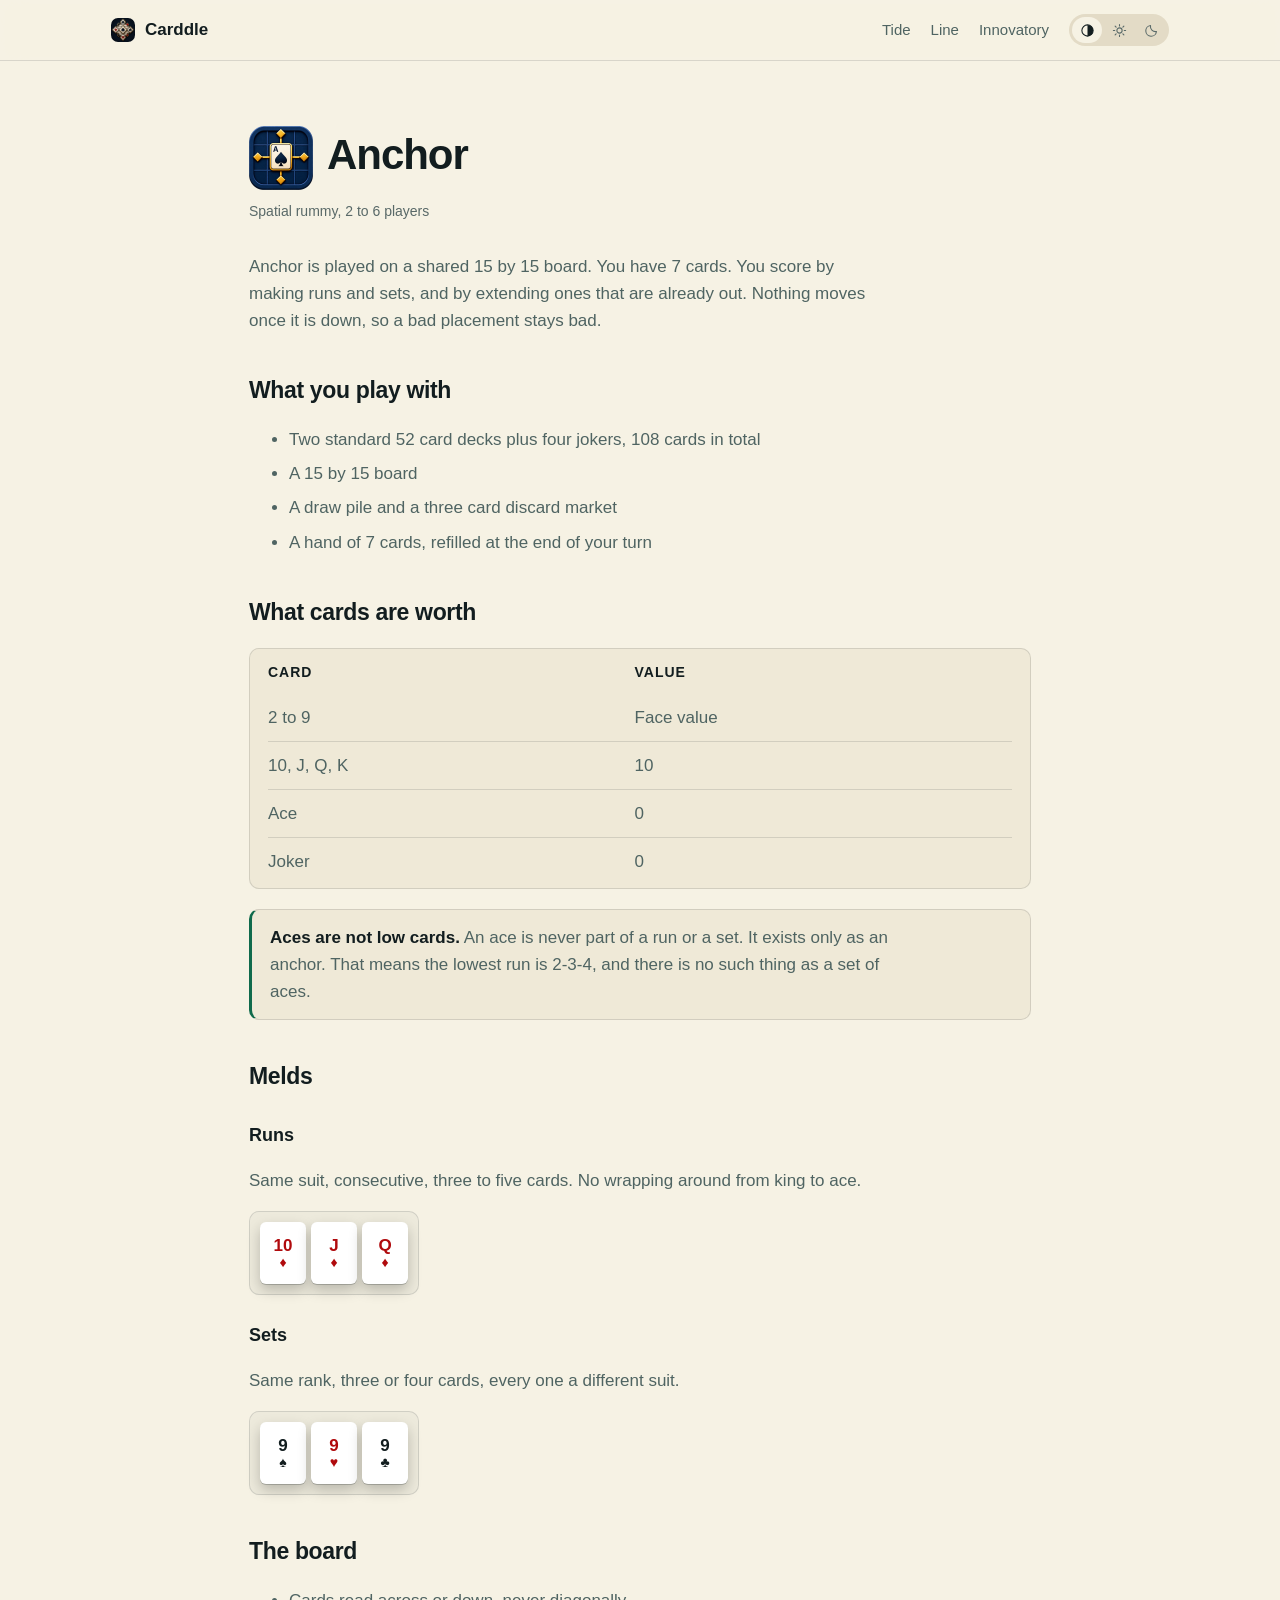
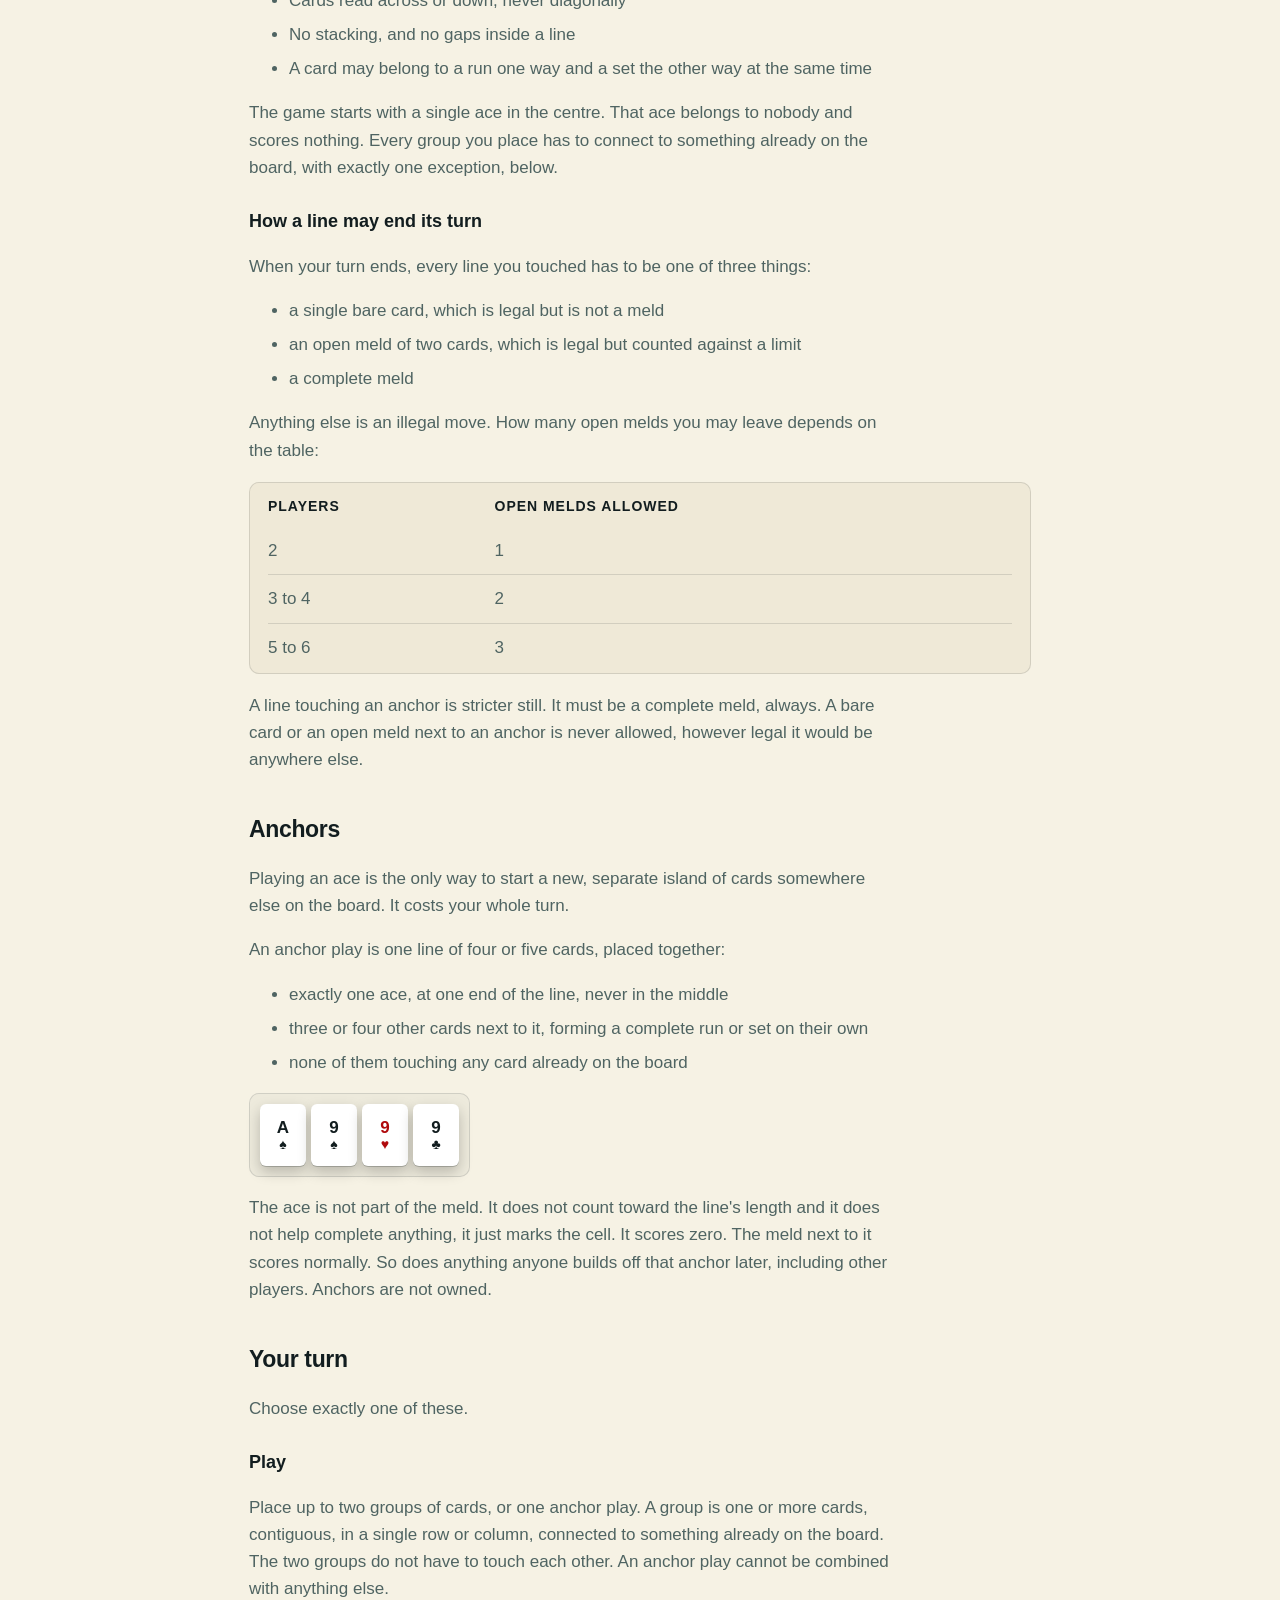
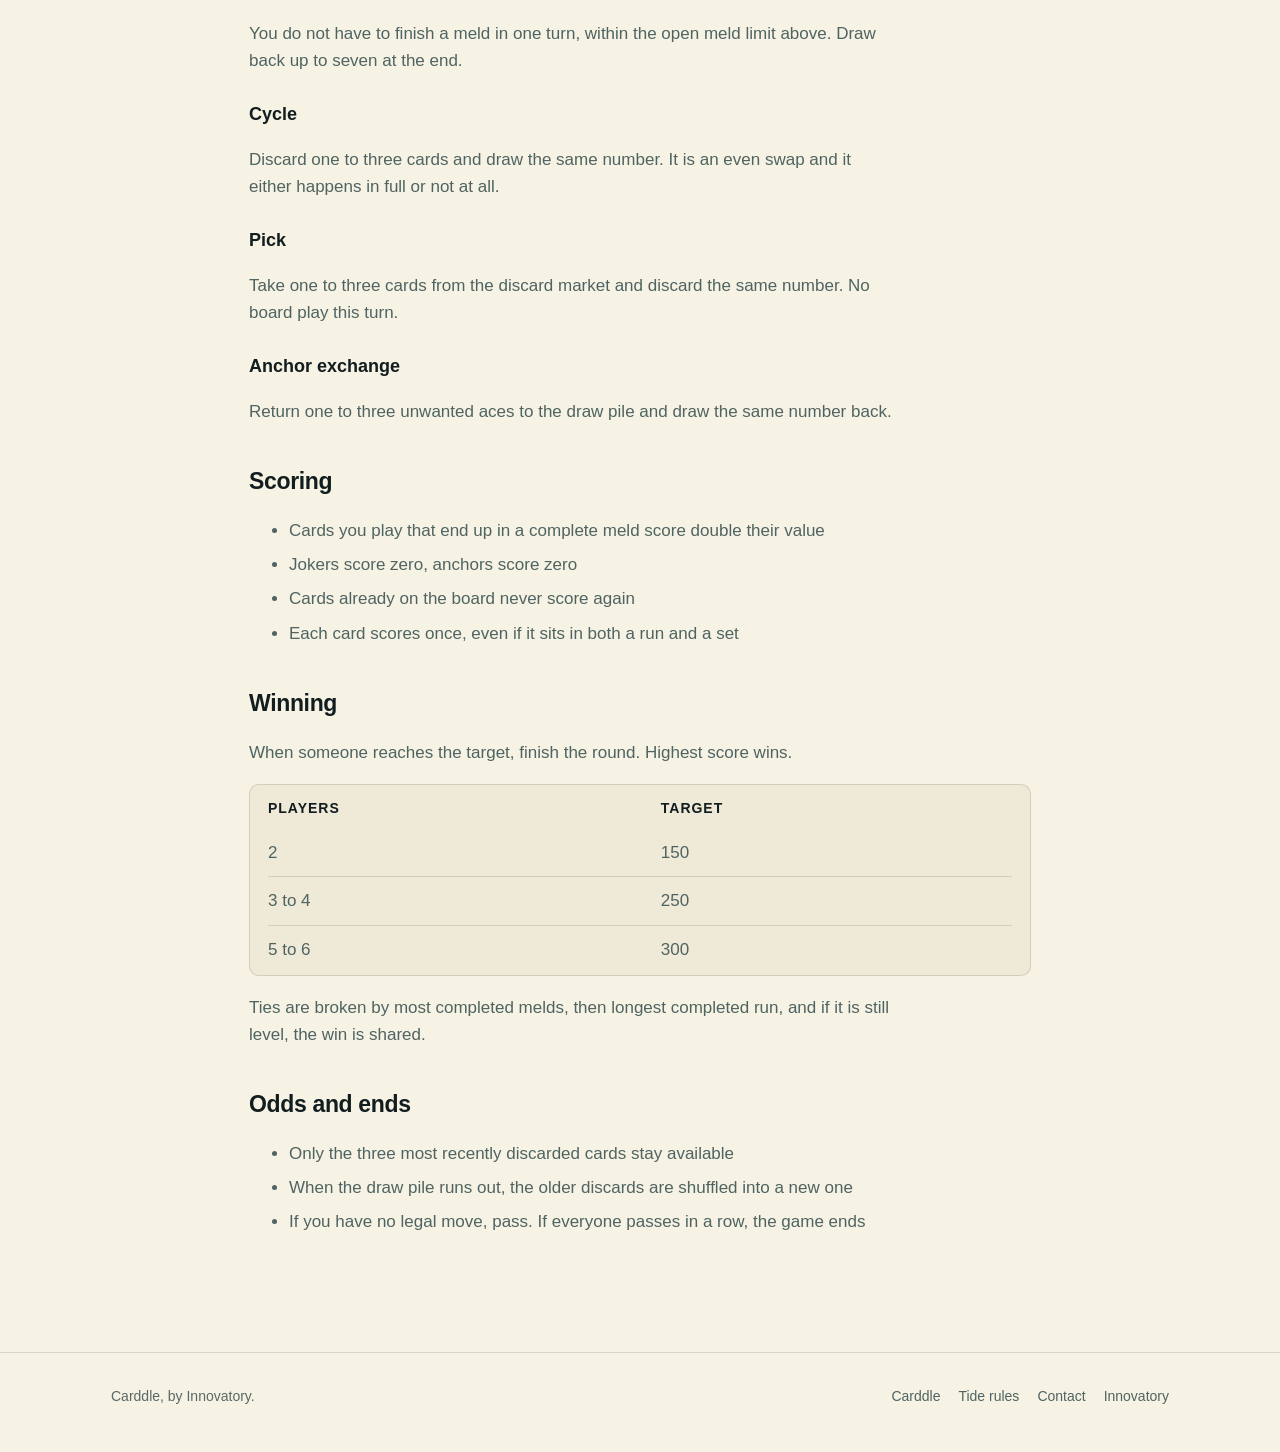
==== commit 1a328ea8: "Add the per-game icons to the cards and the rules pages" ====
--- a/anchor/index.html
+++ b/anchor/index.html
@@ -15,7 +15,9 @@
   <meta property="og:title" content="Anchor rules" />
   <meta property="og:description" content="How to play Anchor: runs and sets on a 15 by 15 board, where aces are anchors rather than low cards and nothing moves once played." />
   <meta property="og:url" content="https://carddle.net/anchor/" />
-  <meta property="og:image" content="https://carddle.net/assets/logo-512.png" />
+  <meta property="og:image" content="https://carddle.net/assets/og.jpg" />
+  <meta property="og:image:width" content="1200" />
+  <meta property="og:image:height" content="630" />
   <meta name="twitter:card" content="summary_large_image" />
 </head>
 <body>
@@ -38,7 +40,11 @@
 
   <main id="main" class="doc">
     <div class="wrap narrow">
-      <h1>Anchor</h1>
+      <div class="doc-head">
+        <img src="../assets/games/anchor-256.png" alt="" class="doc-icon"
+             width="64" height="64" />
+        <h1>Anchor</h1>
+      </div>
       <p class="updated">Spatial rummy, 2 to 6 players</p>
 
       <p>
--- a/carddle.css
+++ b/carddle.css
@@ -79,6 +79,9 @@
   font: 400 17px/1.6 ui-sans-serif, -apple-system, BlinkMacSystemFont, "Segoe UI",
         Roboto, Helvetica, Arial, sans-serif;
   -webkit-font-smoothing: antialiased;
+}
+
+body.home {
   /* The board's grid, at a fraction of its strength in the app. */
   background-image:
     linear-gradient(var(--grid) 1px, transparent 1px),
@@ -185,25 +188,39 @@
   box-shadow: inset -1px -1px 0 0 var(--gridline);
 }
 
+/* The hero board sizes from its container, not the viewport. That keeps the
+   whole five-card run visible inside Safari's mobile margins and bars. */
 .hero .meld {
   display: inline-grid;
-  grid-template-columns: repeat(5, 92px);
-  grid-auto-rows: 92px;
-  background-size: 92px 92px;
-}
-.hero .meld .card { width: 46px; height: 62px; margin: auto; }
+  width: min(460px, 100%);
+  aspect-ratio: 5 / 1;
+  grid-template-columns: repeat(5, minmax(0, 1fr));
+  grid-auto-rows: 100%;
+  background-size: 20% 100%;
+}
+.hero .meld .card {
+  width: 50%;
+  height: 67.4%;
+  margin: auto;
+}
+.hero .meld .card .r { font-size: clamp(12px, 3.7vw, 17px); }
+.hero .meld .card .s { font-size: clamp(10px, 3vw, 14px); }
 
 .game .demo {
   /* A game card is already --panel, so the board inside it needs the next step
      up or it disappears. */
   background-color: var(--panel-2);
   display: grid;
-  grid-template-columns: repeat(6, 46px);
-  grid-auto-rows: 46px;
-  width: max-content;
-  background-size: 46px 46px;
-}
-.game .demo .card.small { width: 34px; height: 38px; margin: auto; border-radius: 4px; }
+  /* Sized the same way as the hero board: a percentage grid, so six cells and
+     the six background stripes stay in step at any width. A fixed 6 x 46px was
+     276px, which is wider than a game card on a 320px screen. */
+  width: min(276px, 100%);
+  aspect-ratio: 6 / 1;
+  grid-template-columns: repeat(6, minmax(0, 1fr));
+  grid-auto-rows: 100%;
+  background-size: 16.6667% 100%;
+}
+.game .demo .card.small { width: 73.9%; height: 82.6%; margin: auto; border-radius: 4px; }
 .game .demo .card.small .r { font-size: 13px; line-height: 1.1; }
 .game .demo .card.small .s { font-size: 10px; }
 
@@ -263,7 +280,7 @@
 /* 1058 is 23 cells. Two 46px gaps leave three 322px columns of seven cells
    each, so every card edge sits on a grid line. The 322px minimum keeps that
    true as the grid drops to two columns and then one. */
-.games { display: grid; gap: 46px; grid-template-columns: repeat(auto-fit, minmax(322px, 1fr)); margin-top: 26px; }
+.games { display: grid; gap: 46px; grid-template-columns: repeat(auto-fit, minmax(min(322px, 100%), 1fr)); margin-top: 26px; }
 .game {
   background: var(--panel); border: 1px solid var(--line);
   border-radius: var(--radius); padding: 22px; text-decoration: none; color: inherit;
@@ -271,6 +288,19 @@
 }
 .game:hover { border-color: var(--green); }
 .game h3 { margin: 0; font-size: 21px; }
+
+/* Each game has its own icon. On a card it sits beside the title; on a rules
+   page it sits beside the h1, which is why the sizes differ. */
+.game-head { display: flex; align-items: center; gap: 12px; }
+.game-icon { width: 46px; height: 46px; flex: none; display: block; }
+
+.doc-head { display: flex; align-items: center; gap: 14px; margin: 0 0 6px; }
+.doc-head h1 { margin: 0; }
+.doc-icon { width: 64px; height: 64px; flex: none; display: block; }
+@media (max-width: 480px) {
+  .doc-icon { width: 52px; height: 52px; }
+  .game-icon { width: 40px; height: 40px; }
+}
 .game p { margin: 0; color: var(--muted); font-size: 15px; }
 /* The three descriptions run to different lengths, so the demo rows sat at
    different heights across the row of cards. margin-top:auto pushes each one
@@ -294,9 +324,16 @@
   font-family: ui-monospace, SFMono-Regular, Menlo, monospace;
 }
 
-.table-wrap { overflow-x: auto; margin: 18px 0; }
-.doc table { border-collapse: collapse; min-width: 320px; }
-.doc th, .doc td { text-align: left; padding: 8px 16px 8px 0; border-bottom: 1px solid var(--line); }
+/* Opaque, like .note below. A table's own rules read as a second grid when
+   the page's grid runs behind them, and the two never line up. */
+.table-wrap {
+  overflow-x: auto; margin: 18px 0;
+  background: var(--panel); border: 1px solid var(--line);
+  border-radius: 10px; padding: 2px 18px;
+}
+.doc table { border-collapse: collapse; min-width: 320px; width: 100%; }
+.doc th, .doc td { text-align: left; padding: 10px 16px 10px 0; border-bottom: 1px solid var(--line); }
+.doc tr:last-child th, .doc tr:last-child td { border-bottom: 0; }
 .doc th { color: var(--text); font-size: 14px; text-transform: uppercase; letter-spacing: 0.07em; }
 .doc td { color: var(--muted); }
 
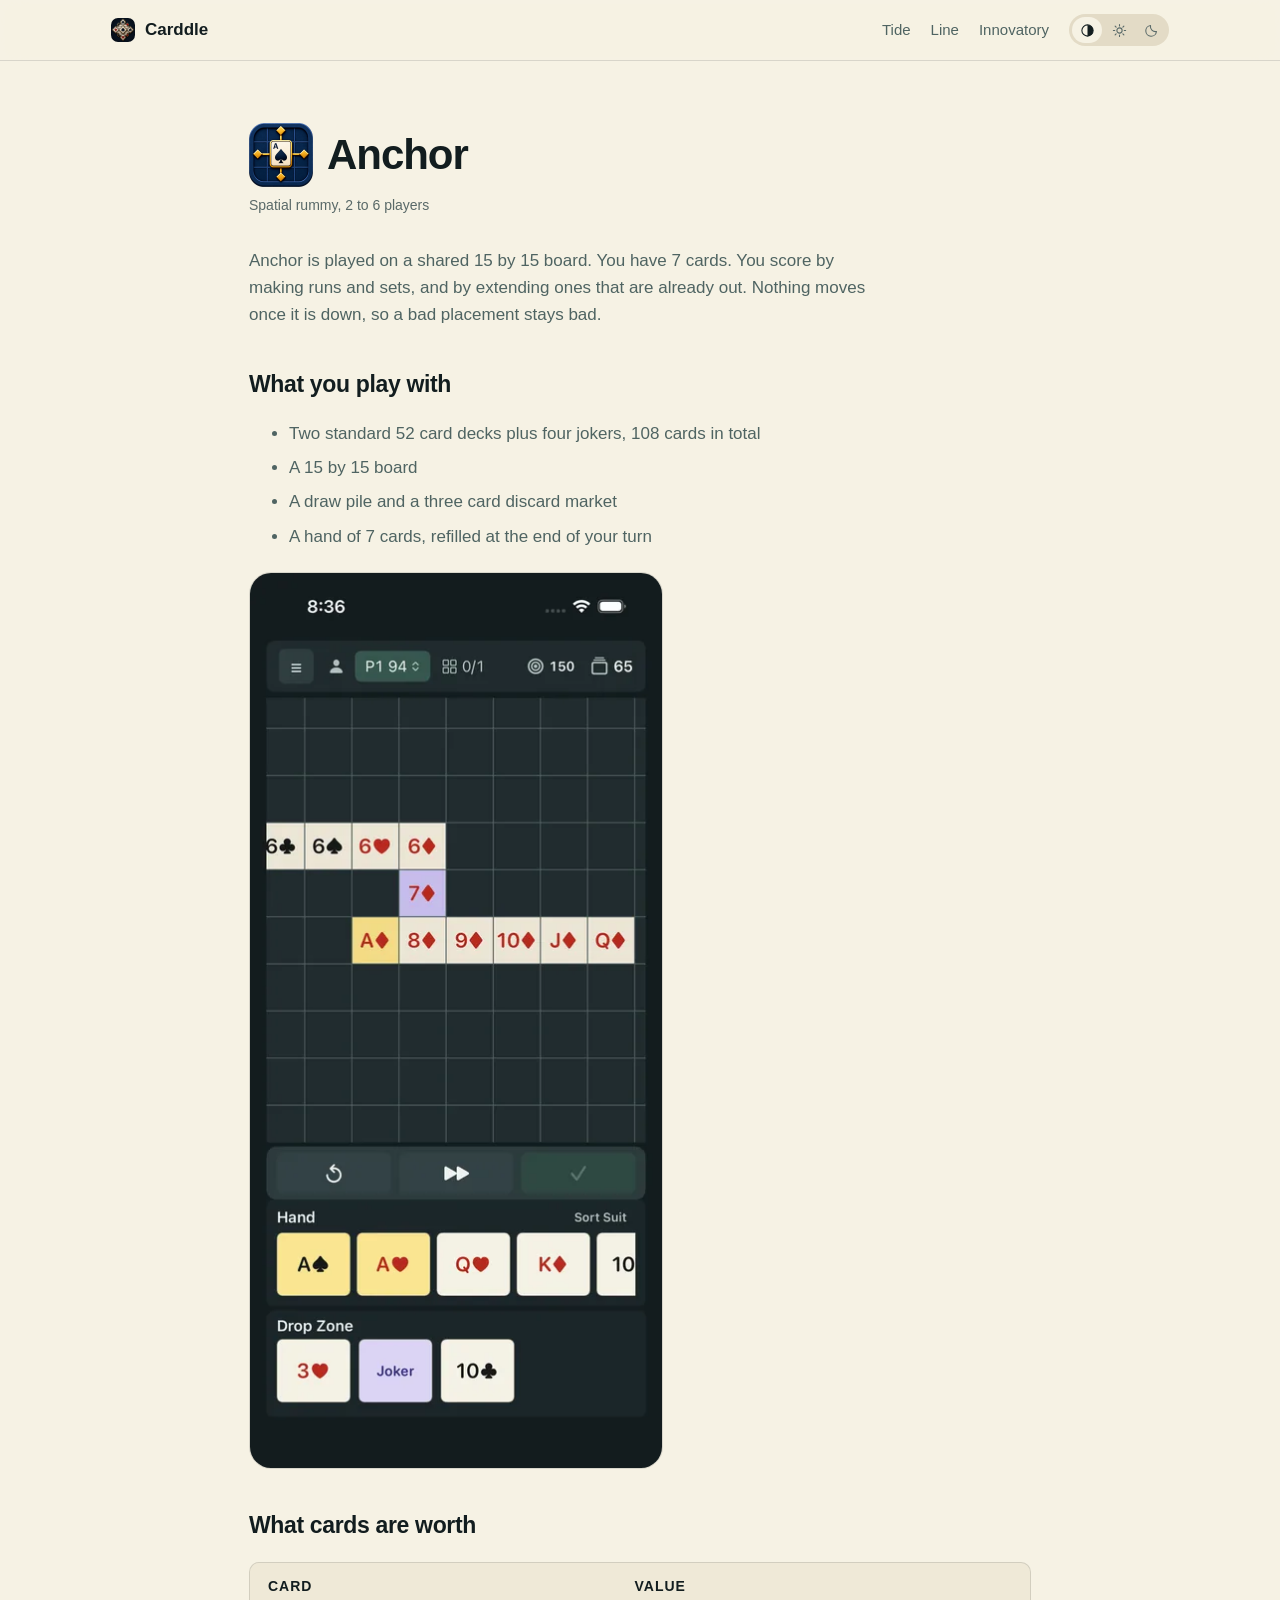
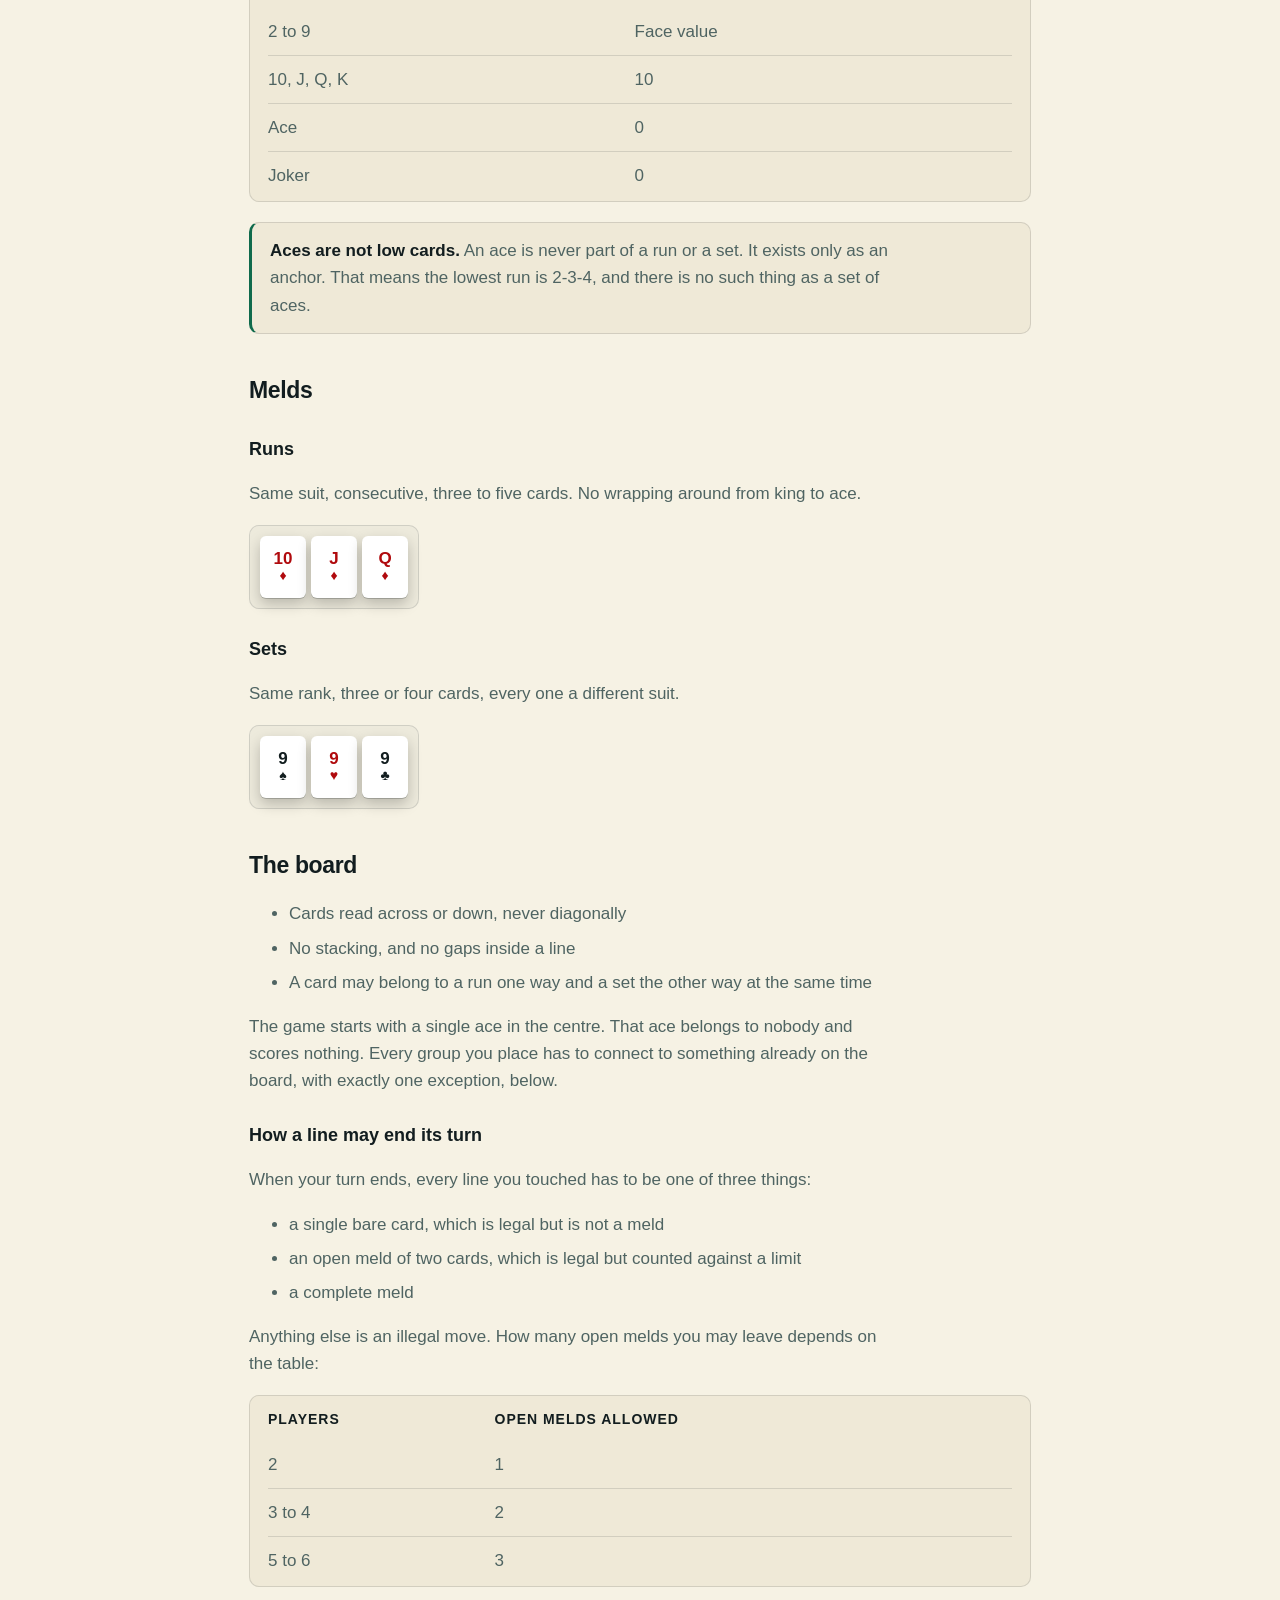
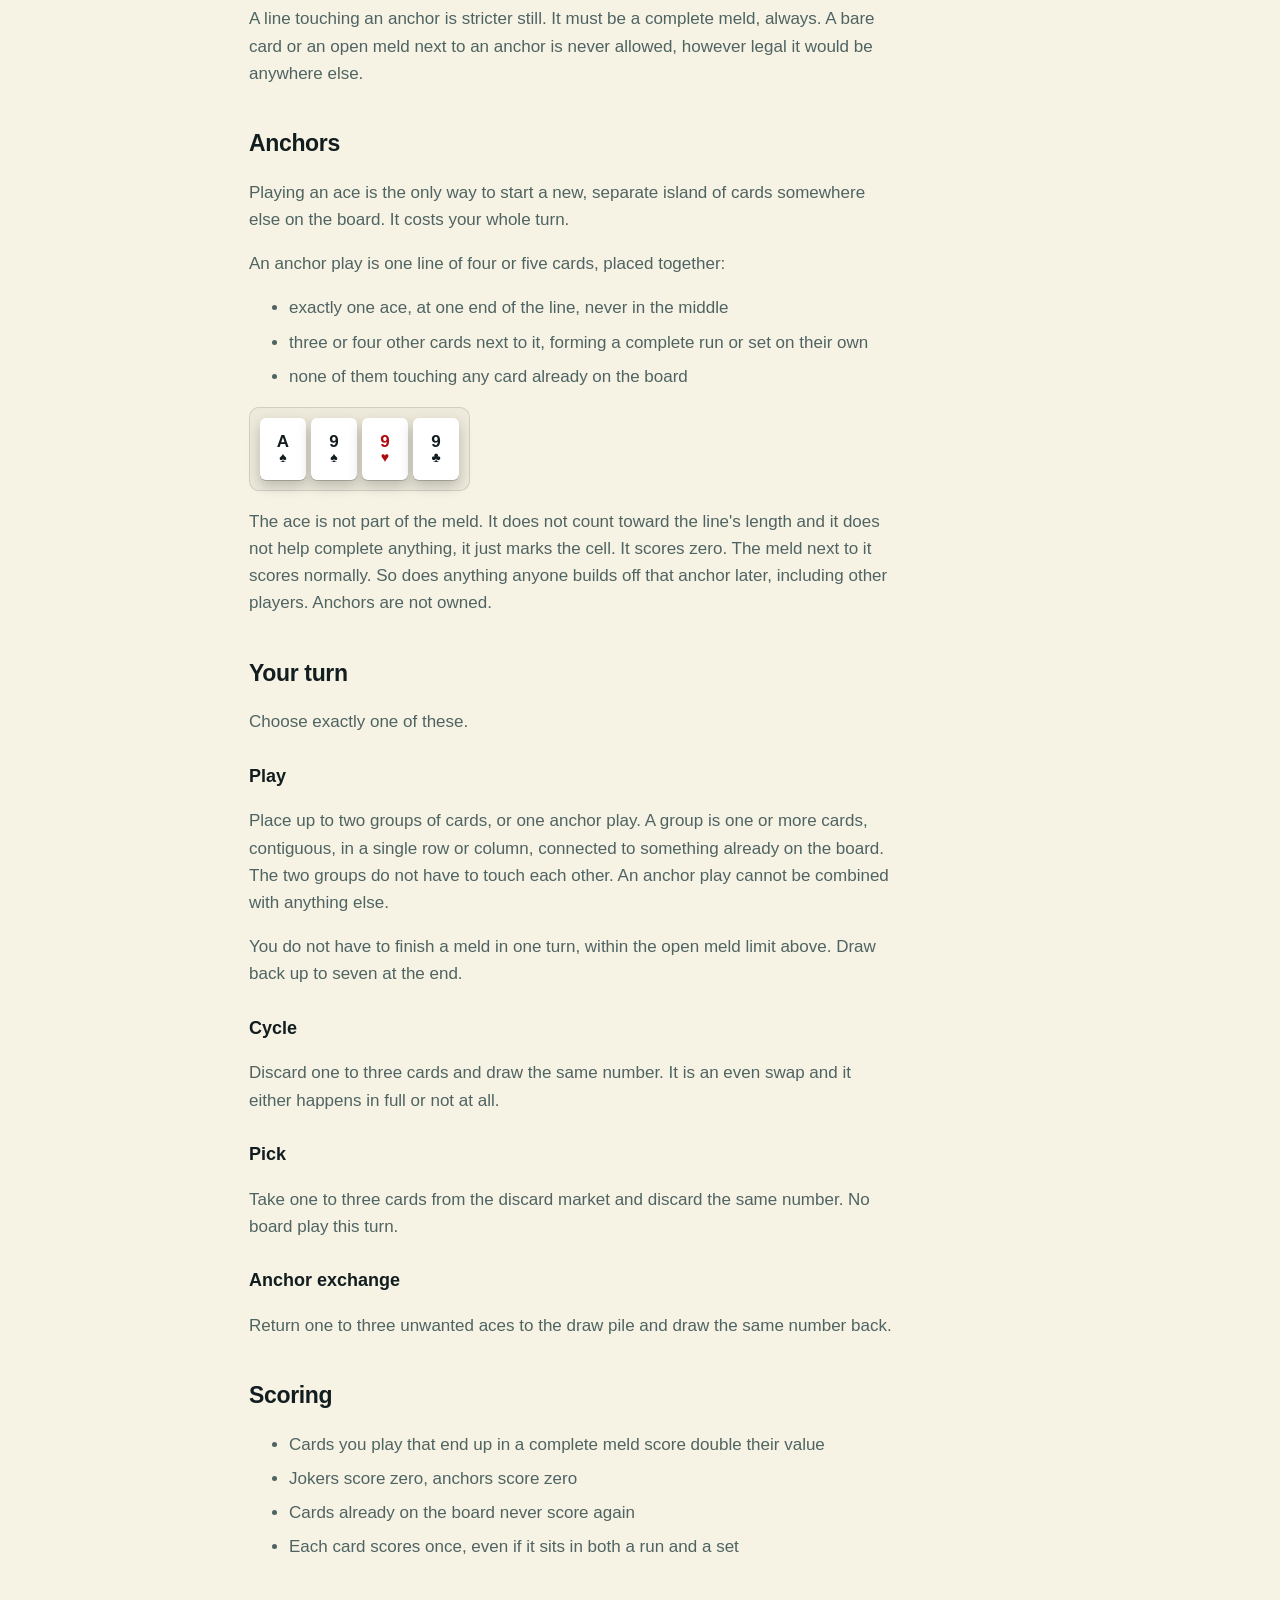
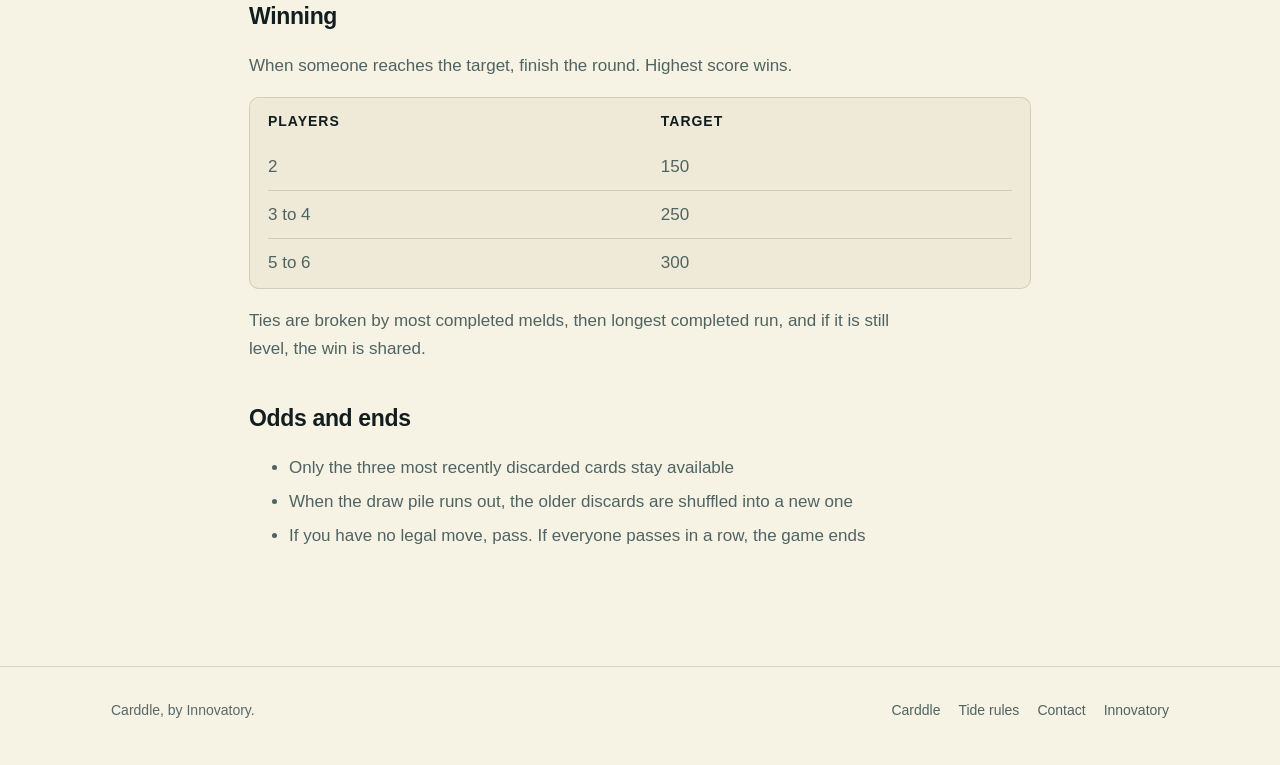
==== commit aedf8762: "Show the games: three clips on the home page, a still on each rules page" ====
--- a/anchor/index.html
+++ b/anchor/index.html
@@ -61,6 +61,12 @@
         <li>A hand of 7 cards, refilled at the end of your turn</li>
       </ul>
 
+      <figure class="shot">
+        <img src="../assets/shots/anchor-414.webp"
+             srcset="../assets/shots/anchor-414.webp 1x, ../assets/shots/anchor-828.webp 2x"
+             width="414" height="900" alt="Anchor on an iPhone" loading="lazy" />
+      </figure>
+
       <h2>What cards are worth</h2>
       <div class="table-wrap">
         <table>
--- a/carddle.css
+++ b/carddle.css
@@ -295,7 +295,9 @@
 .game-icon { width: 46px; height: 46px; flex: none; display: block; }
 
 .doc-head { display: flex; align-items: center; gap: 14px; margin: 0 0 6px; }
-.doc-head h1 { margin: 0; }
+/* .doc h1 sets a 6px bottom margin and, at equal specificity, comes later in
+   the file, so it won and pushed the title 3px above the icon's centre. */
+.doc .doc-head h1 { margin: 0; }
 .doc-icon { width: 64px; height: 64px; flex: none; display: block; }
 @media (max-width: 480px) {
   .doc-icon { width: 52px; height: 52px; }
@@ -337,6 +339,39 @@
 .doc th { color: var(--text); font-size: 14px; text-transform: uppercase; letter-spacing: 0.07em; }
 .doc td { color: var(--muted); }
 
+/* Screens. The clips autoplay because a poster frame with no play button
+   reads as a picture, not a control, and nobody clicks it. They are silent,
+   looping and about 150KB each. Anyone who has asked for less motion gets the
+   poster instead. */
+.clips {
+  display: grid; gap: 28px; margin-top: 26px;
+  grid-template-columns: repeat(auto-fit, minmax(min(240px, 100%), 1fr));
+}
+.clip { margin: 0; }
+.clip video {
+  display: block; width: 100%; height: auto;
+  border-radius: 22px; border: 1px solid var(--line);
+  background: var(--panel);
+}
+.clip figcaption {
+  margin-top: 12px; color: var(--muted); font-size: 15px; font-weight: 650;
+}
+@media (prefers-reduced-motion: reduce) {
+  .clip video { display: none; }
+  .clip { background-size: cover; }
+  .clip::before {
+    content: ""; display: block; width: 100%; aspect-ratio: 414 / 900;
+    border-radius: 22px; border: 1px solid var(--line);
+    background: var(--panel) var(--poster) center / cover no-repeat;
+  }
+}
+
+.shot { margin: 22px 0 26px; }
+.shot img {
+  display: block; width: min(414px, 100%); height: auto;
+  border-radius: 22px; border: 1px solid var(--line);
+}
+
 .note {
   background: var(--panel); border: 1px solid var(--line);
   border-left: 3px solid var(--green);
